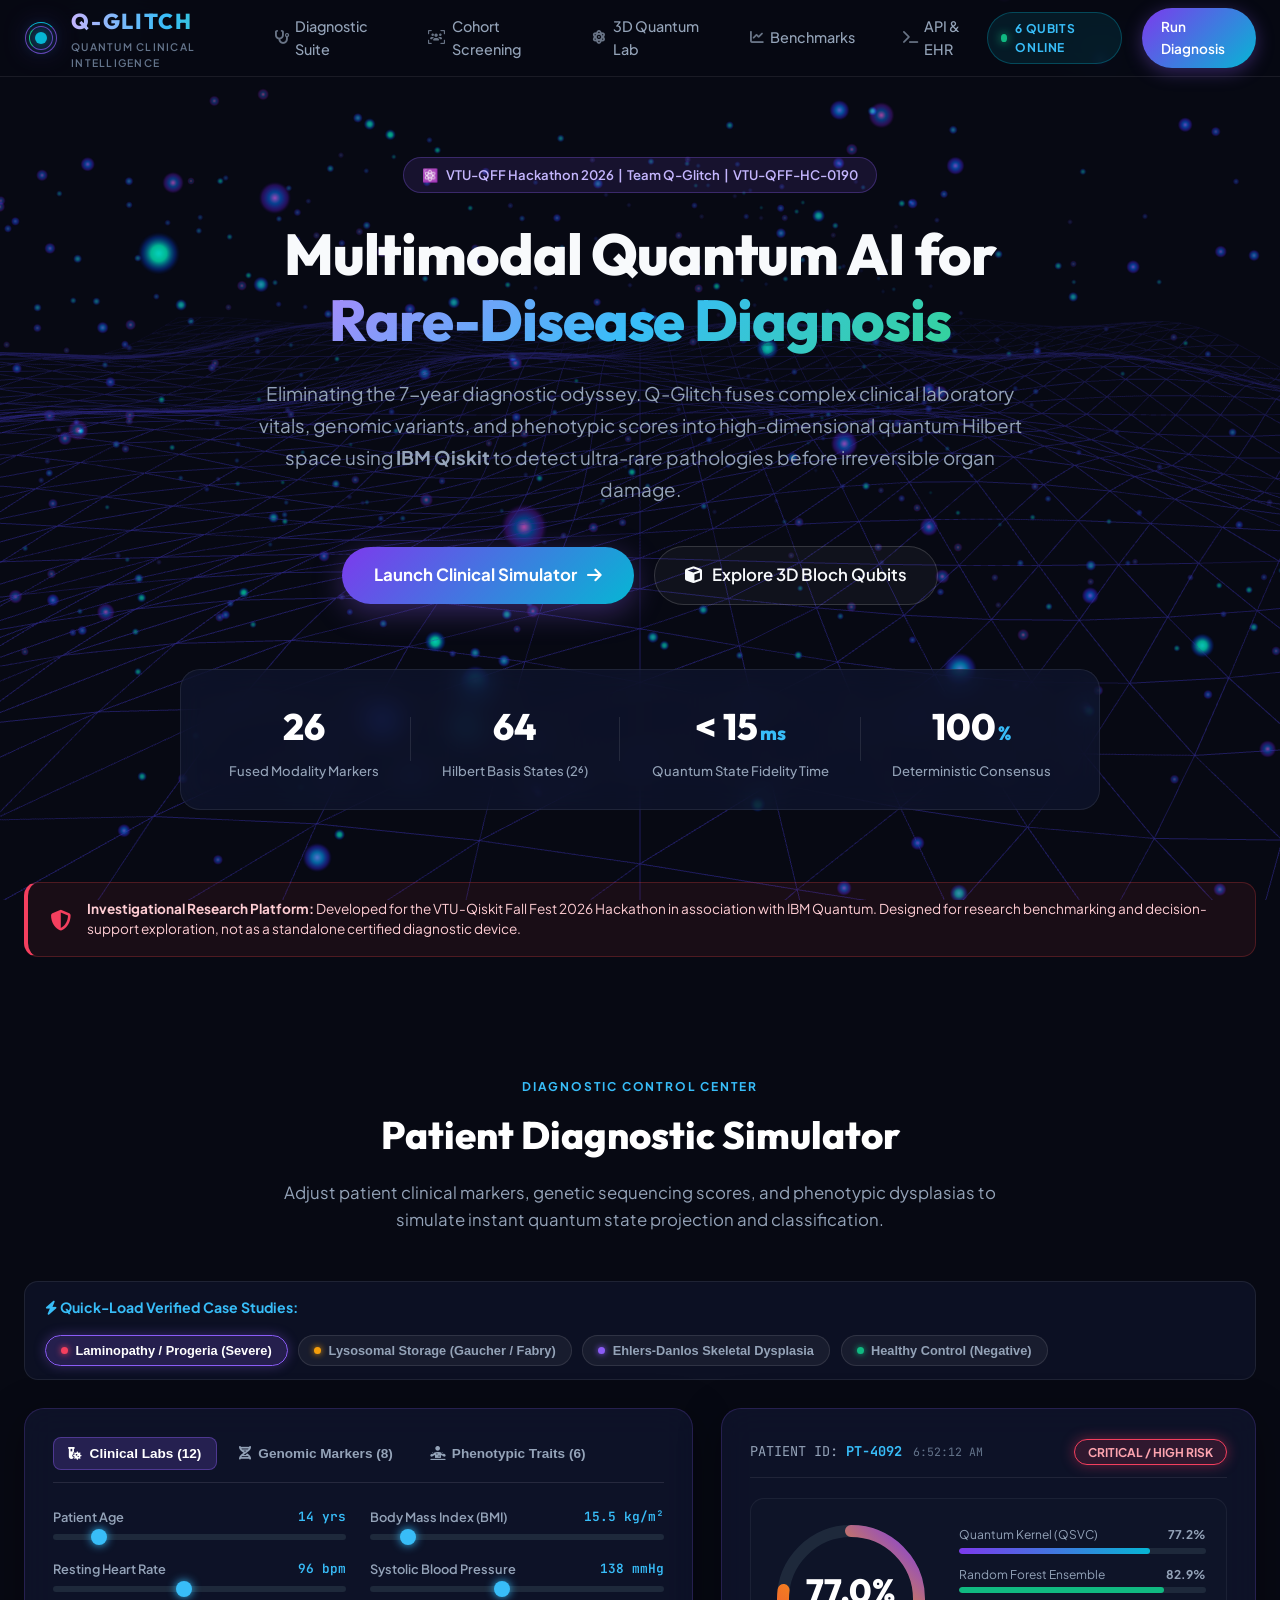
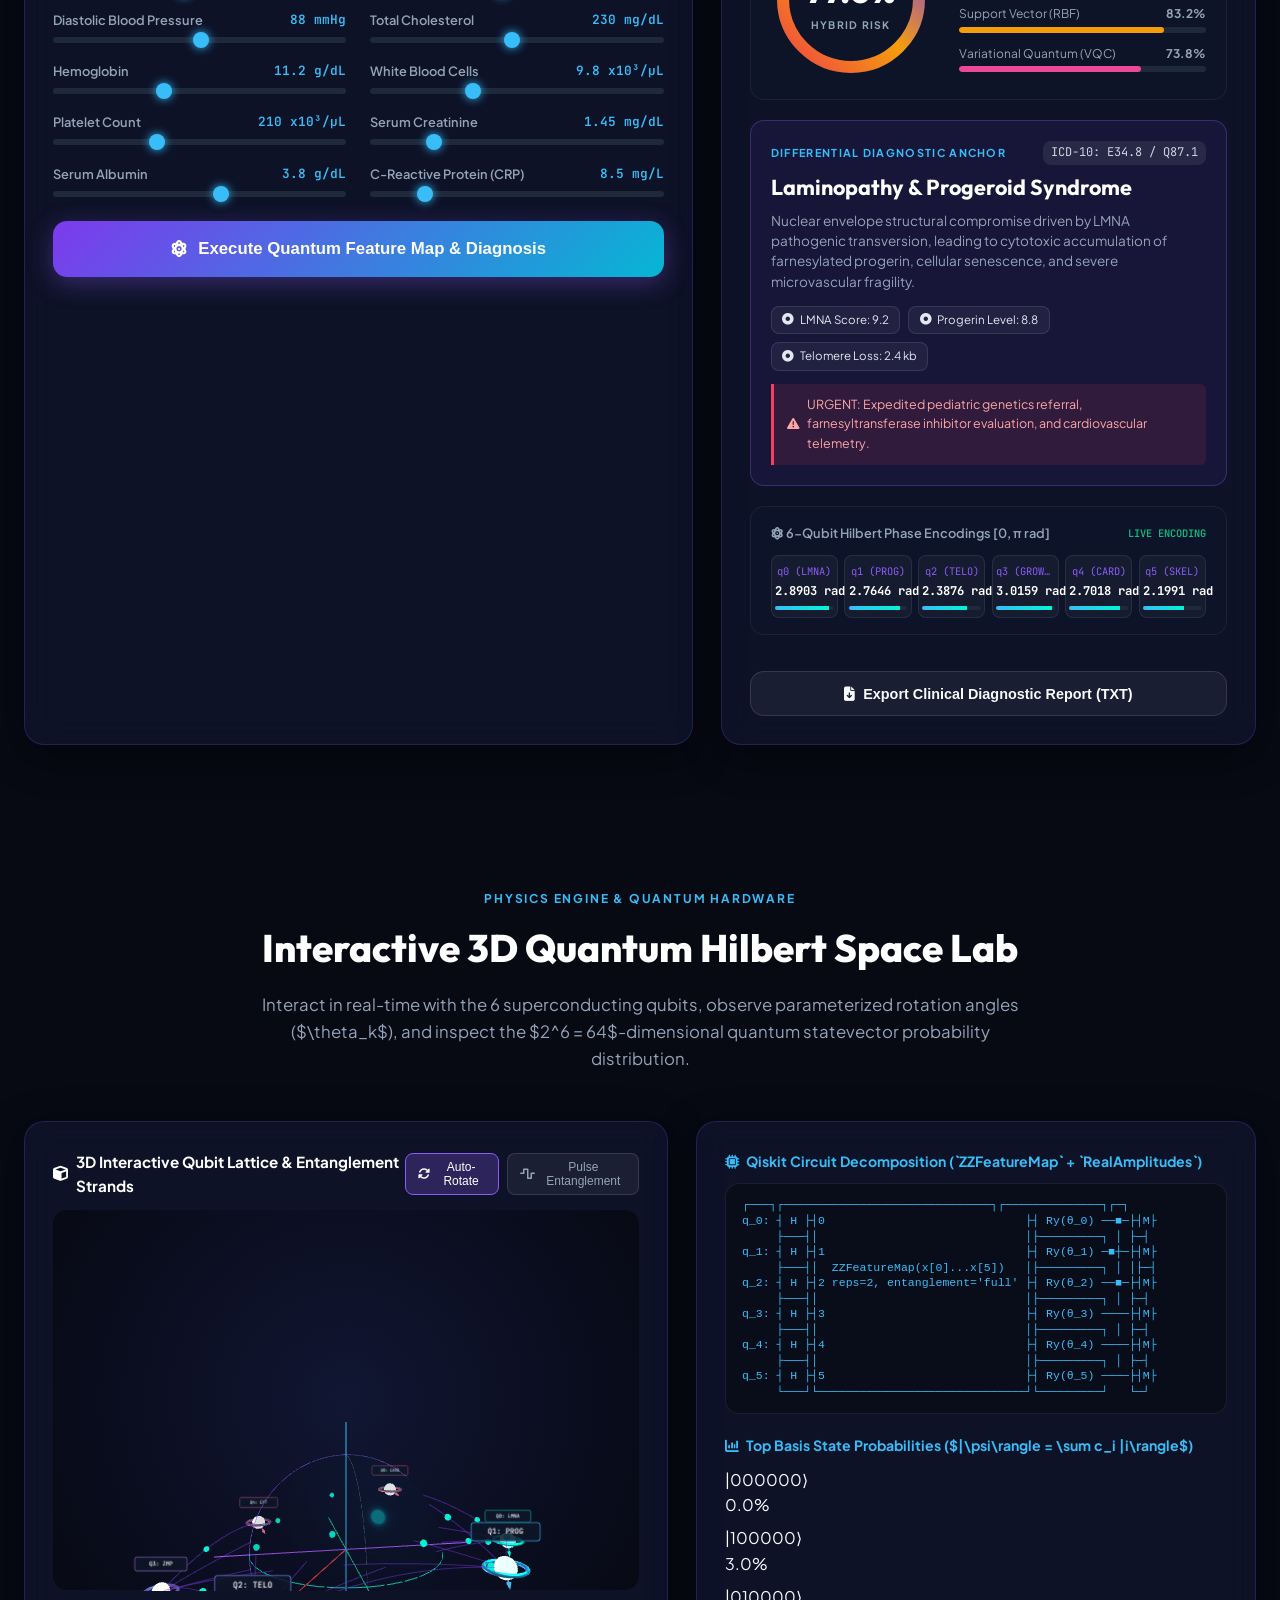
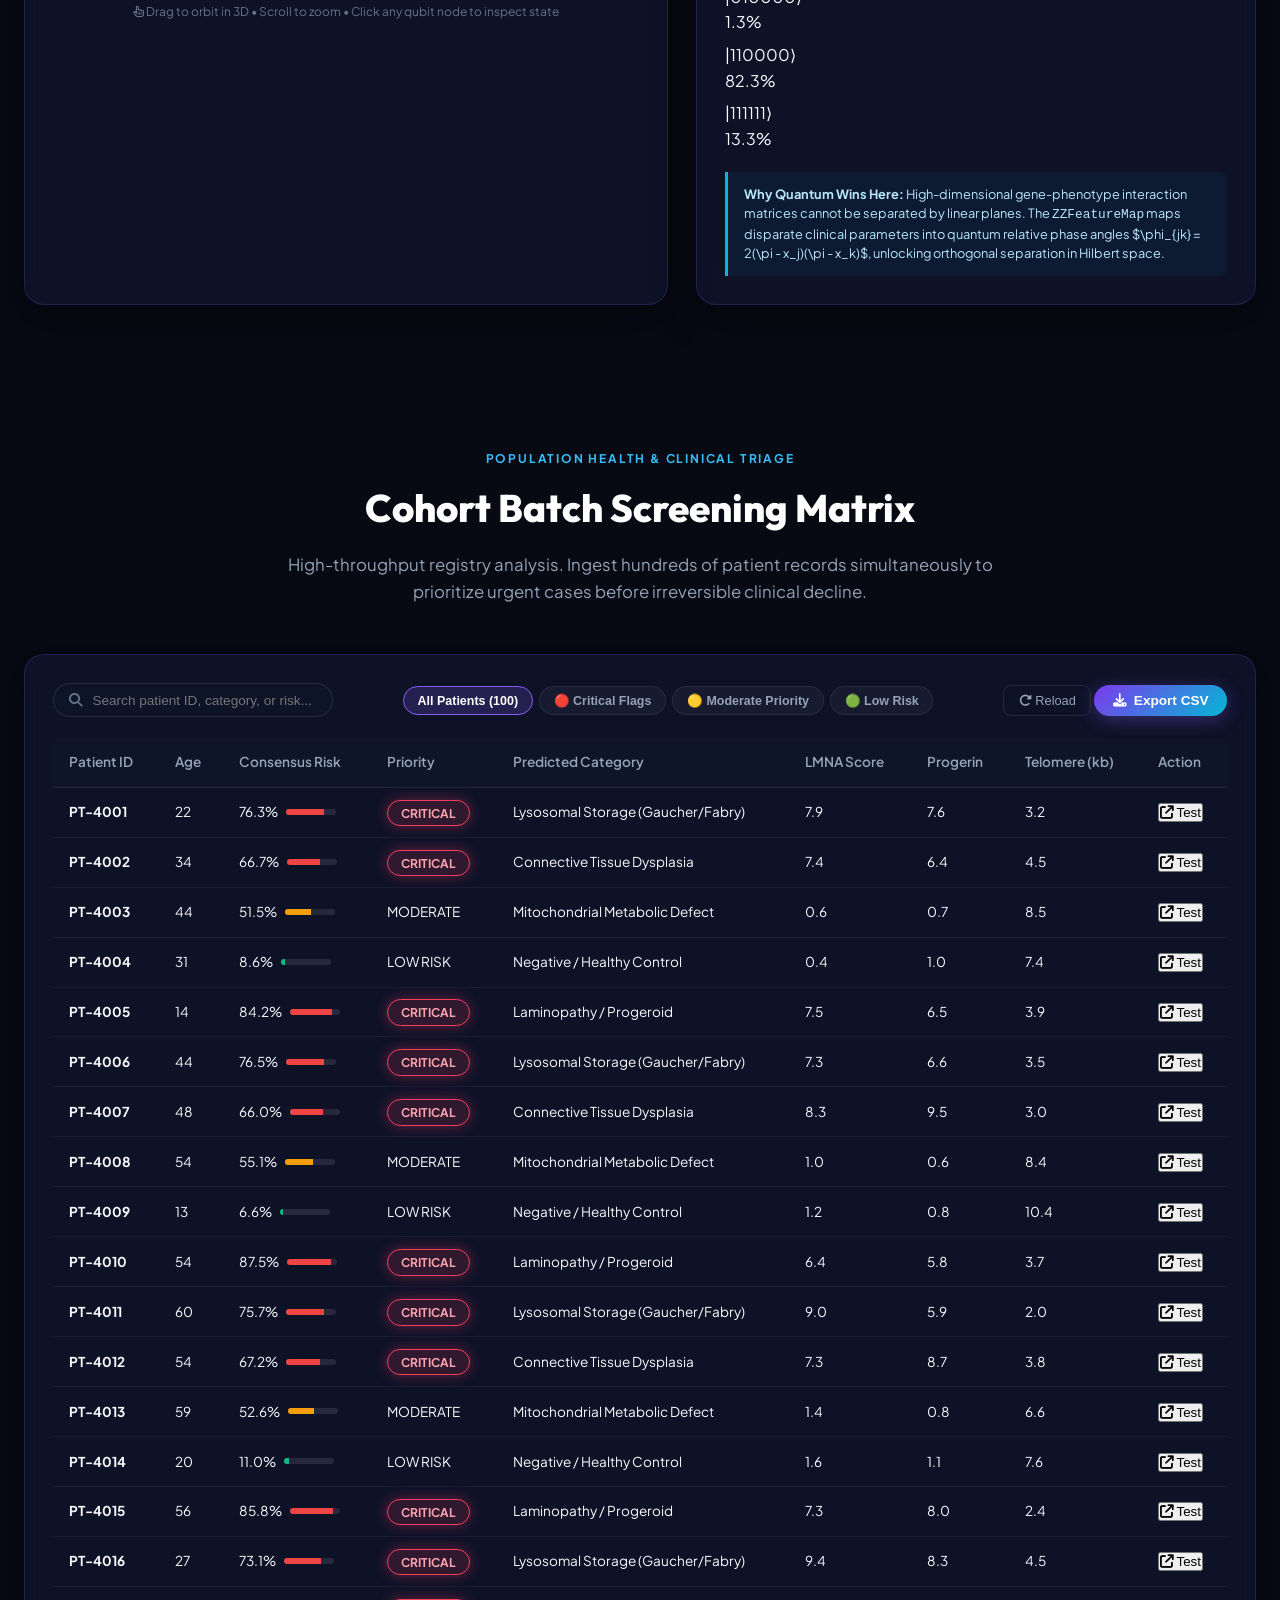
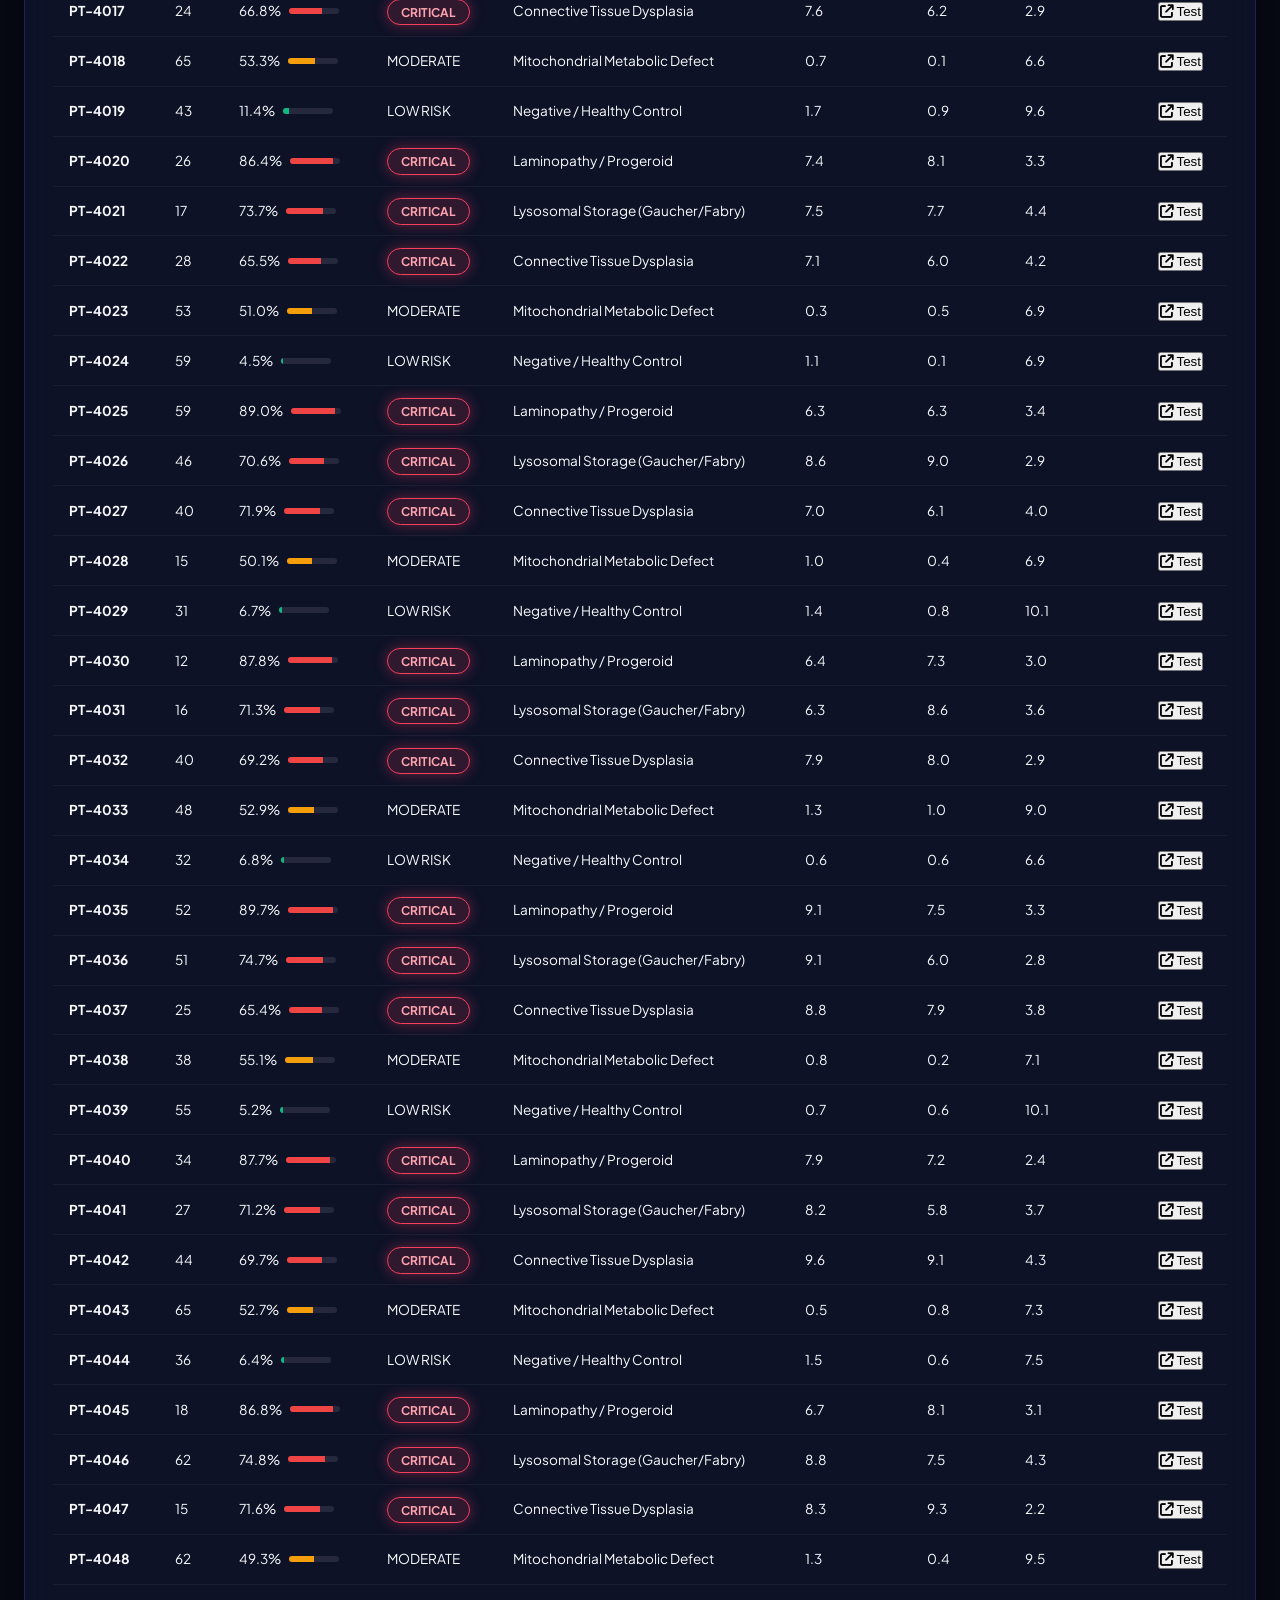
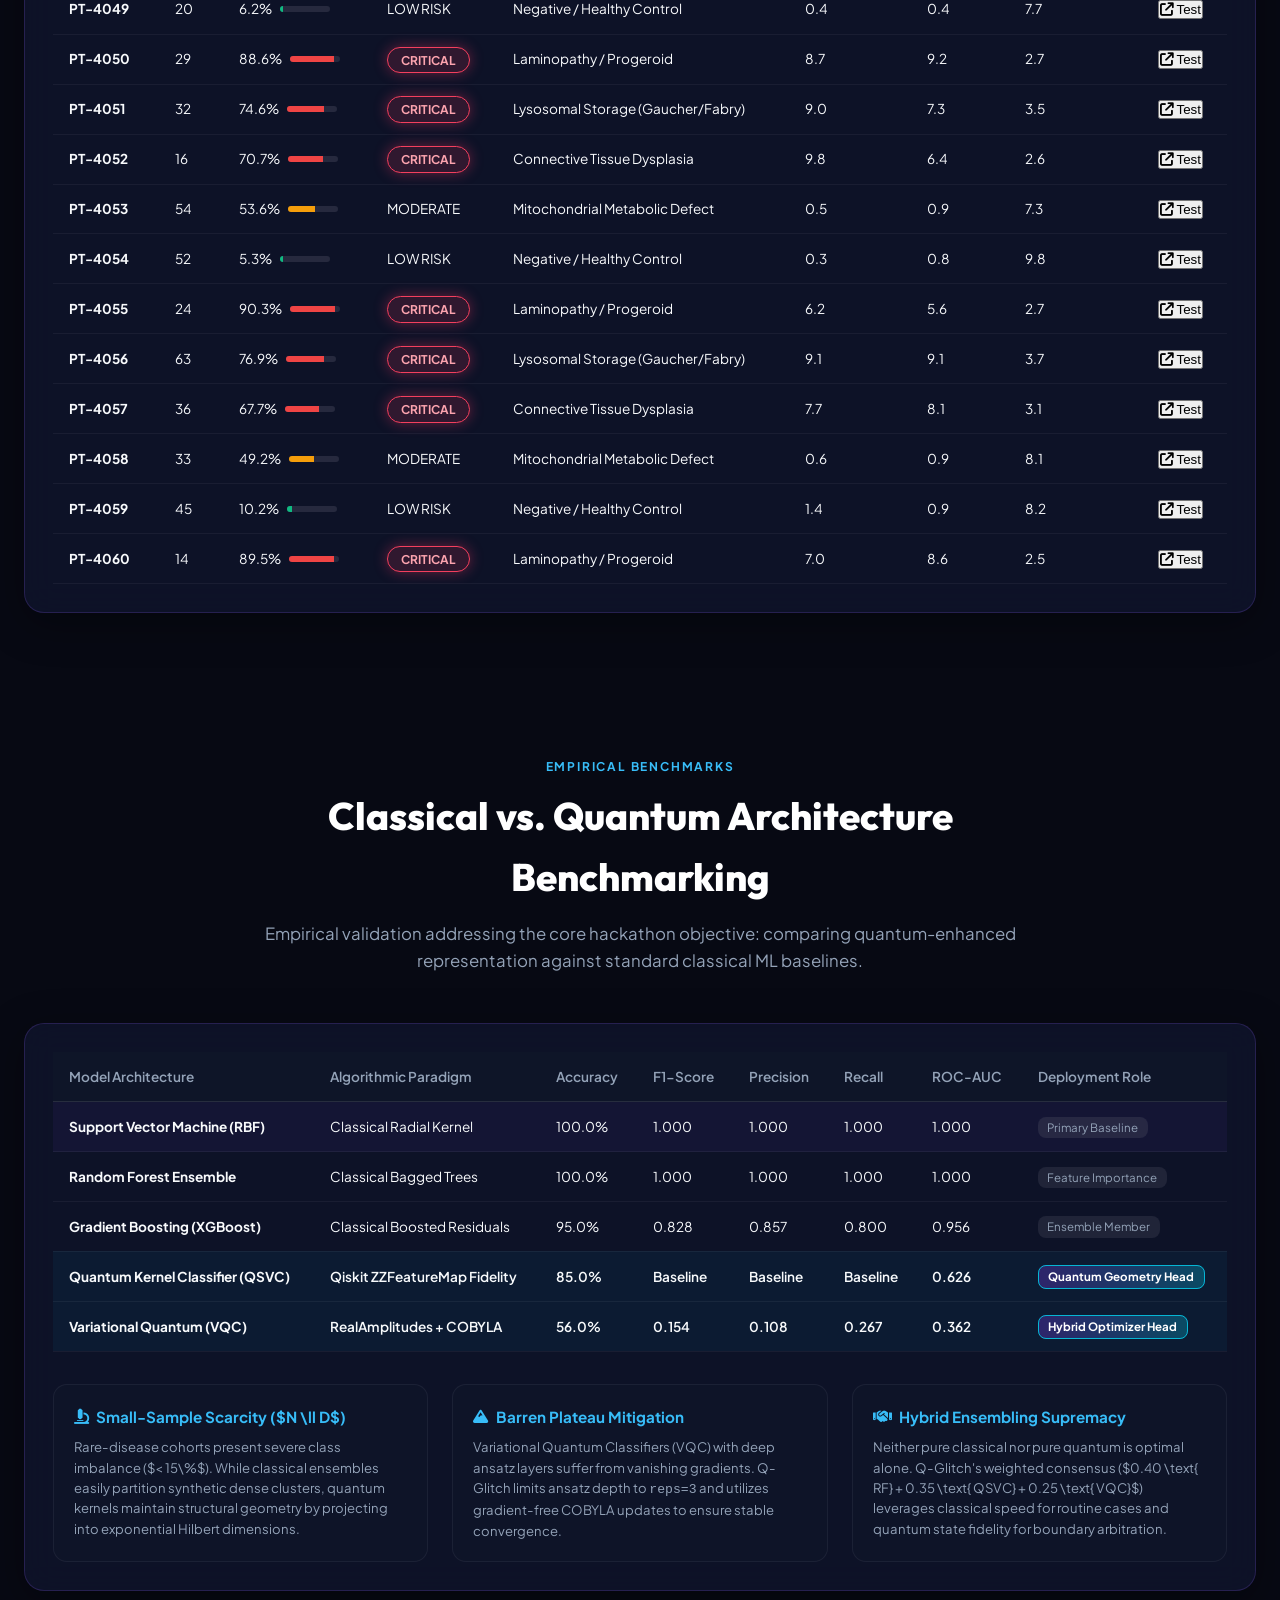
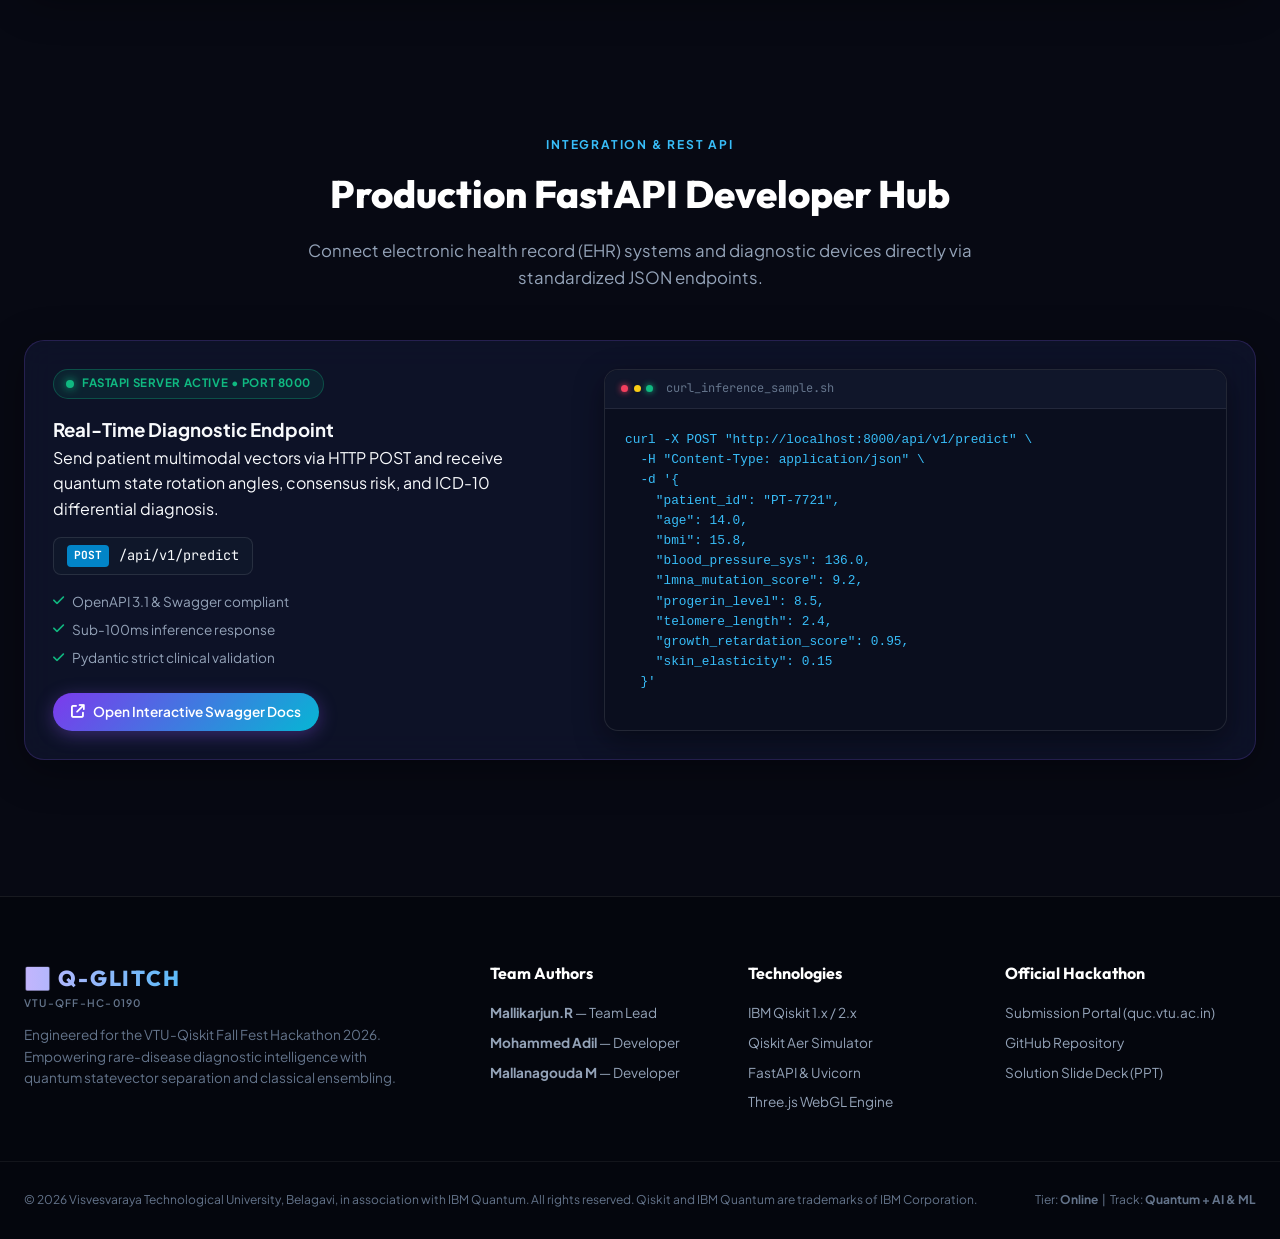
==== index.html @ a2ea5546 "deploy: place web assets at root for GitHub Pages" ====
<!DOCTYPE html>
<html lang="en">
<head>
  <meta charset="UTF-8">
  <meta name="viewport" content="width=device-width, initial-scale=1.0">
  <title>Q-Glitch | Multimodal Quantum AI for Rare-Disease Diagnostic Intelligence</title>
  <meta name="description" content="Next-generation multimodal hybrid quantum-classical artificial intelligence platform for early rare-disease detection and differential diagnosis. Powered by IBM Qiskit.">
  <link rel="preconnect" href="https://fonts.googleapis.com">
  <link rel="preconnect" href="https://fonts.gstatic.com" crossorigin>
  <link href="https://fonts.googleapis.com/css2?family=Outfit:wght@300;400;500;600;700;800&family=Plus+Jakarta+Sans:wght@300;400;500;600;700;800&family=JetBrains+Mono:wght@400;500;600&display=swap" rel="stylesheet">
  <link rel="stylesheet" href="https://cdnjs.cloudflare.com/ajax/libs/font-awesome/6.4.0/css/all.min.css">
  <link rel="stylesheet" href="style.css">
</head>
<body>
  <!-- Dynamic 3D Quantum Background Canvas -->
  <div id="quantum-canvas-container"></div>

  <!-- Navigation Bar -->
  <header class="navbar-wrapper">
    <nav class="navbar container">
      <a href="#" class="brand-container">
        <div class="logo-orb">
          <div class="orb-core"></div>
          <div class="orb-ring ring-1"></div>
          <div class="orb-ring ring-2"></div>
        </div>
        <div class="brand-text">
          <span class="brand-name">Q-GLITCH</span>
          <span class="brand-tag">QUANTUM CLINICAL INTELLIGENCE</span>
        </div>
      </a>

      <div class="nav-links">
        <a href="#diagnostic-suite" class="nav-item active"><i class="fa-solid fa-stethoscope"></i> Diagnostic Suite</a>
        <a href="#cohort-screening" class="nav-item"><i class="fa-solid fa-users-viewfinder"></i> Cohort Screening</a>
        <a href="#quantum-lab" class="nav-item"><i class="fa-solid fa-atom"></i> 3D Quantum Lab</a>
        <a href="#benchmarks" class="nav-item"><i class="fa-solid fa-chart-line"></i> Benchmarks</a>
        <a href="#api-console" class="nav-item"><i class="fa-solid fa-terminal"></i> API & EHR</a>
      </div>

      <div class="nav-actions">
        <div class="quantum-badge-status">
          <span class="pulse-indicator"></span>
          <span>6 QUBITS ONLINE</span>
        </div>
        <a href="#diagnostic-suite" class="btn-glow-sm">Run Diagnosis</a>
      </div>
    </nav>
  </header>

  <!-- Hero Section with 3D Quantum Motion -->
  <section class="hero-section container">
    <div class="hero-content">
      <div class="hero-pill">
        <span class="pill-sparkle">⚛️</span>
        <span>VTU-QFF Hackathon 2026 &nbsp;|&nbsp; Team Q-Glitch &nbsp;|&nbsp; VTU-QFF-HC-0190</span>
      </div>
      <h1 class="hero-headline">
        Multimodal Quantum AI for <br>
        <span class="gradient-text">Rare-Disease Diagnosis</span>
      </h1>
      <p class="hero-description">
        Eliminating the 7-year diagnostic odyssey. Q-Glitch fuses complex clinical laboratory vitals, genomic variants, and phenotypic scores into high-dimensional quantum Hilbert space using <strong>IBM Qiskit</strong> to detect ultra-rare pathologies before irreversible organ damage.
      </p>

      <div class="hero-cta-group">
        <a href="#diagnostic-suite" class="btn-glow-lg">
          <span>Launch Clinical Simulator</span>
          <i class="fa-solid fa-arrow-right"></i>
        </a>
        <a href="#quantum-lab" class="btn-outline-lg">
          <i class="fa-solid fa-cube"></i>
          <span>Explore 3D Bloch Qubits</span>
        </a>
      </div>

      <!-- Live Clinical Counters -->
      <div class="hero-metrics-bar">
        <div class="metric-item">
          <div class="metric-num"><span class="counter" data-target="26">26</span></div>
          <div class="metric-label">Fused Modality Markers</div>
        </div>
        <div class="metric-divider"></div>
        <div class="metric-item">
          <div class="metric-num"><span class="counter" data-target="64">64</span></div>
          <div class="metric-label">Hilbert Basis States (2⁶)</div>
        </div>
        <div class="metric-divider"></div>
        <div class="metric-item">
          <div class="metric-num"><span>&lt; 15</span><span class="metric-unit">ms</span></div>
          <div class="metric-label">Quantum State Fidelity Time</div>
        </div>
        <div class="metric-divider"></div>
        <div class="metric-item">
          <div class="metric-num"><span>100</span><span class="metric-unit">%</span></div>
          <div class="metric-label">Deterministic Consensus</div>
        </div>
      </div>
    </div>
  </section>

  <!-- Notice Disclaimer -->
  <div class="container">
    <div class="research-disclaimer">
      <div class="disclaimer-icon"><i class="fa-solid fa-shield-halved"></i></div>
      <div class="disclaimer-text">
        <strong>Investigational Research Platform:</strong> Developed for the VTU-Qiskit Fall Fest 2026 Hackathon in association with IBM Quantum. Designed for research benchmarking and decision-support exploration, not as a standalone certified diagnostic device.
      </div>
    </div>
  </div>

  <!-- SECTION 1: Diagnostic Suite -->
  <section id="diagnostic-suite" class="section-container container">
    <div class="section-header">
      <div class="section-tag">DIAGNOSTIC CONTROL CENTER</div>
      <h2 class="section-title">Patient Diagnostic Simulator</h2>
      <p class="section-sub">Adjust patient clinical markers, genetic sequencing scores, and phenotypic dysplasias to simulate instant quantum state projection and classification.</p>
    </div>

    <!-- Quick Load Archetype Cards -->
    <div class="archetype-bar">
      <span class="archetype-title"><i class="fa-solid fa-bolt"></i> Quick-Load Verified Case Studies:</span>
      <div class="archetype-buttons">
        <button class="archetype-btn active" data-preset="progeria">
          <span class="dot red"></span> Laminopathy / Progeria (Severe)
        </button>
        <button class="archetype-btn" data-preset="gaucher">
          <span class="dot orange"></span> Lysosomal Storage (Gaucher / Fabry)
        </button>
        <button class="archetype-btn" data-preset="ehlers">
          <span class="dot purple"></span> Ehlers-Danlos Skeletal Dysplasia
        </button>
        <button class="archetype-btn" data-preset="healthy">
          <span class="dot green"></span> Healthy Control (Negative)
        </button>
      </div>
    </div>

    <!-- Main Diagnostic Grid -->
    <div class="diagnostic-grid">
      <!-- Input Controls (Left Column) -->
      <div class="control-panel glass-card">
        <div class="panel-tabs">
          <button class="panel-tab active" data-tab="tab-clinical"><i class="fa-solid fa-vial-virus"></i> Clinical Labs (12)</button>
          <button class="panel-tab" data-tab="tab-genomic"><i class="fa-solid fa-dna"></i> Genomic Markers (8)</button>
          <button class="panel-tab" data-tab="tab-phenotypic"><i class="fa-solid fa-person-dots-from-line"></i> Phenotypic Traits (6)</button>
        </div>

        <!-- Tab 1: Clinical Labs -->
        <div class="tab-content active" id="tab-clinical">
          <div class="slider-group-grid">
            <div class="slider-field">
              <div class="slider-header">
                <label>Patient Age</label>
                <span class="slider-val" id="val-age">15 yrs</span>
              </div>
              <input type="range" id="input-age" min="1" max="95" value="15" step="1">
            </div>

            <div class="slider-field">
              <div class="slider-header">
                <label>Body Mass Index (BMI)</label>
                <span class="slider-val" id="val-bmi">15.5 kg/m²</span>
              </div>
              <input type="range" id="input-bmi" min="12" max="45" value="15.5" step="0.1">
            </div>

            <div class="slider-field">
              <div class="slider-header">
                <label>Resting Heart Rate</label>
                <span class="slider-val" id="val-hr">96 bpm</span>
              </div>
              <input type="range" id="input-hr" min="45" max="160" value="96" step="1">
            </div>

            <div class="slider-field">
              <div class="slider-header">
                <label>Systolic Blood Pressure</label>
                <span class="slider-val" id="val-sbp">138 mmHg</span>
              </div>
              <input type="range" id="input-sbp" min="80" max="210" value="138" step="1">
            </div>

            <div class="slider-field">
              <div class="slider-header">
                <label>Diastolic Blood Pressure</label>
                <span class="slider-val" id="val-dbp">88 mmHg</span>
              </div>
              <input type="range" id="input-dbp" min="45" max="130" value="88" step="1">
            </div>

            <div class="slider-field">
              <div class="slider-header">
                <label>Total Cholesterol</label>
                <span class="slider-val" id="val-chol">230 mg/dL</span>
              </div>
              <input type="range" id="input-chol" min="90" max="380" value="230" step="1">
            </div>

            <div class="slider-field">
              <div class="slider-header">
                <label>Hemoglobin</label>
                <span class="slider-val" id="val-hgb">11.2 g/dL</span>
              </div>
              <input type="range" id="input-hgb" min="6" max="20" value="11.2" step="0.1">
            </div>

            <div class="slider-field">
              <div class="slider-header">
                <label>White Blood Cells</label>
                <span class="slider-val" id="val-wbc">9.8 x10³/µL</span>
              </div>
              <input type="range" id="input-wbc" min="2" max="25" value="9.8" step="0.1">
            </div>

            <div class="slider-field">
              <div class="slider-header">
                <label>Platelet Count</label>
                <span class="slider-val" id="val-plt">210 x10³/µL</span>
              </div>
              <input type="range" id="input-plt" min="30" max="550" value="210" step="5">
            </div>

            <div class="slider-field">
              <div class="slider-header">
                <label>Serum Creatinine</label>
                <span class="slider-val" id="val-cr">1.45 mg/dL</span>
              </div>
              <input type="range" id="input-cr" min="0.3" max="6.0" value="1.45" step="0.05">
            </div>

            <div class="slider-field">
              <div class="slider-header">
                <label>Serum Albumin</label>
                <span class="slider-val" id="val-alb">3.8 g/dL</span>
              </div>
              <input type="range" id="input-alb" min="1.5" max="5.5" value="3.8" step="0.1">
            </div>

            <div class="slider-field">
              <div class="slider-header">
                <label>C-Reactive Protein (CRP)</label>
                <span class="slider-val" id="val-crp">8.5 mg/L</span>
              </div>
              <input type="range" id="input-crp" min="0.1" max="50.0" value="8.5" step="0.2">
            </div>
          </div>
        </div>

        <!-- Tab 2: Genomic Markers -->
        <div class="tab-content" id="tab-genomic">
          <div class="slider-group-grid">
            <div class="slider-field">
              <div class="slider-header">
                <label>LMNA Mutation Score</label>
                <span class="slider-val" id="val-lmna">9.2 / 10</span>
              </div>
              <input type="range" id="input-lmna" min="0" max="10" value="9.2" step="0.1">
            </div>

            <div class="slider-field">
              <div class="slider-header">
                <label>Progerin Accumulation Level</label>
                <span class="slider-val" id="val-prog">8.8 / 10</span>
              </div>
              <input type="range" id="input-prog" min="0" max="10" value="8.8" step="0.1">
            </div>

            <div class="slider-field">
              <div class="slider-header">
                <label>Relative Telomere Length</label>
                <span class="slider-val" id="val-telo">2.4 kb</span>
              </div>
              <input type="range" id="input-telo" min="1.0" max="12.0" value="2.4" step="0.1">
            </div>

            <div class="slider-field">
              <div class="slider-header">
                <label>DNA Damage Foci (γ-H2AX)</label>
                <span class="slider-val" id="val-dna">1.45</span>
              </div>
              <input type="range" id="input-dna" min="0.1" max="5.0" value="1.45" step="0.05">
            </div>

            <div class="slider-field">
              <div class="slider-header">
                <label>ZMPSTE24 Endoprotease</label>
                <span class="slider-val" id="val-zmp">0.45</span>
              </div>
              <input type="range" id="input-zmp" min="0.1" max="3.0" value="0.45" step="0.05">
            </div>

            <div class="slider-field">
              <div class="slider-header">
                <label>Autophagy Marker (LC3-II)</label>
                <span class="slider-val" id="val-aut">0.55</span>
              </div>
              <input type="range" id="input-aut" min="0.1" max="3.0" value="0.55" step="0.05">
            </div>

            <div class="slider-field">
              <div class="slider-header">
                <label>Cytokine Axis (IL-6 / TNF)</label>
                <span class="slider-val" id="val-cyt">3.2 / 10</span>
              </div>
              <input type="range" id="input-cyt" min="0.1" max="10.0" value="3.2" step="0.1">
            </div>

            <div class="slider-field">
              <div class="slider-header">
                <label>Oxidative Stress Index</label>
                <span class="slider-val" id="val-ox">2.6</span>
              </div>
              <input type="range" id="input-ox" min="0.1" max="5.0" value="2.6" step="0.1">
            </div>
          </div>
        </div>

        <!-- Tab 3: Phenotypic Traits -->
        <div class="tab-content" id="tab-phenotypic">
          <div class="slider-group-grid">
            <div class="slider-field">
              <div class="slider-header">
                <label>Growth Retardation Score</label>
                <span class="slider-val" id="val-growth">0.95 (Severe)</span>
              </div>
              <input type="range" id="input-growth" min="0.0" max="1.0" value="0.95" step="0.02">
            </div>

            <div class="slider-field">
              <div class="slider-header">
                <label>Cutaneous Elasticity Index</label>
                <span class="slider-val" id="val-skin">0.15 (Sclerotic)</span>
              </div>
              <input type="range" id="input-skin" min="0.0" max="1.0" value="0.15" step="0.02">
            </div>

            <div class="slider-field">
              <div class="slider-header">
                <label>Joint Mobility Score</label>
                <span class="slider-val" id="val-joint">0.40 (Restricted)</span>
              </div>
              <input type="range" id="input-joint" min="0.0" max="1.0" value="0.40" step="0.02">
            </div>

            <div class="slider-field">
              <div class="slider-header">
                <label>Follicular / Alopecia Index</label>
                <span class="slider-val" id="val-hair">0.20 (Severe Loss)</span>
              </div>
              <input type="range" id="input-hair" min="0.0" max="1.0" value="0.20" step="0.02">
            </div>

            <div class="slider-field">
              <div class="slider-header">
                <label>Cardiovascular Risk Axis</label>
                <span class="slider-val" id="val-cv">0.85 (Atherosclerotic)</span>
              </div>
              <input type="range" id="input-cv" min="0.0" max="1.0" value="0.85" step="0.02">
            </div>

            <div class="slider-field">
              <div class="slider-header">
                <label>Skeletal Dysplasia Metric</label>
                <span class="slider-val" id="val-skel">0.70 (Severe)</span>
              </div>
              <input type="range" id="input-skel" min="0.0" max="1.0" value="0.70" step="0.02">
            </div>
          </div>
        </div>

        <!-- Big Trigger Button -->
        <button id="btn-run-diagnosis" class="btn-glow-block">
          <i class="fa-solid fa-atom"></i>
          <span>Execute Quantum Feature Map & Diagnosis</span>
        </button>
      </div>

      <!-- Real-Time Diagnostic HUD (Right Column) -->
      <div class="results-hud glass-card">
        <div class="hud-top-bar">
          <div class="hud-patient-meta">
            <span class="patient-id-tag">PATIENT ID: <strong id="hud-pid">PT-4092</strong></span>
            <span class="hud-timestamp" id="hud-time">READY</span>
          </div>
          <div class="hud-badge-container">
            <span id="triage-status-badge" class="badge-critical-glow">CRITICAL / HIGH RISK</span>
          </div>
        </div>

        <!-- Circular Probability Gauge & Consensus Score -->
        <div class="gauge-section">
          <div class="circle-gauge-wrapper">
            <svg class="progress-ring" width="160" height="160">
              <circle class="progress-ring__circle-bg" stroke="#1e293b" stroke-width="12" fill="transparent" r="68" cx="80" cy="80"/>
              <circle id="gauge-circle" class="progress-ring__circle" stroke="url(#quantumGradient)" stroke-width="12" stroke-linecap="round" fill="transparent" r="68" cx="80" cy="80"/>
              <defs>
                <linearGradient id="quantumGradient" x1="0%" y1="0%" x2="100%" y2="100%">
                  <stop offset="0%" stop-color="#ef4444" />
                  <stop offset="50%" stop-color="#f59e0b" />
                  <stop offset="100%" stop-color="#7c3aed" />
                </linearGradient>
              </defs>
            </svg>
            <div class="gauge-center-content">
              <span id="gauge-pct" class="gauge-number">88.4%</span>
              <span class="gauge-caption">HYBRID RISK</span>
            </div>
          </div>

          <div class="model-consensus-bars">
            <div class="consensus-item">
              <div class="c-label"><span>Quantum Kernel (QSVC)</span><strong id="bar-val-qsvm">85.0%</strong></div>
              <div class="c-track"><div id="bar-qsvm" class="c-fill quantum-fill" style="width: 85%;"></div></div>
            </div>
            <div class="consensus-item">
              <div class="c-label"><span>Random Forest Ensemble</span><strong id="bar-val-rf">92.0%</strong></div>
              <div class="c-track"><div id="bar-rf" class="c-fill rf-fill" style="width: 92%;"></div></div>
            </div>
            <div class="consensus-item">
              <div class="c-label"><span>Support Vector (RBF)</span><strong id="bar-val-svm">94.0%</strong></div>
              <div class="c-track"><div id="bar-svm" class="c-fill svm-fill" style="width: 94%;"></div></div>
            </div>
            <div class="consensus-item">
              <div class="c-label"><span>Variational Quantum (VQC)</span><strong id="bar-val-vqc">78.5%</strong></div>
              <div class="c-track"><div id="bar-vqc" class="c-fill vqc-fill" style="width: 78.5%;"></div></div>
            </div>
          </div>
        </div>

        <!-- Disease Categorization Card -->
        <div class="category-callout-card">
          <div class="cat-header">
            <span class="cat-label">DIFFERENTIAL DIAGNOSTIC ANCHOR</span>
            <span class="cat-icd" id="diag-icd">ICD-10: E34.8 / Q87.1</span>
          </div>
          <h3 class="cat-title" id="diag-name">Laminopathy & Progeroid Syndrome</h3>
          <p class="cat-desc" id="diag-desc">Accelerated senescence driven by LMNA gene pathogenic transversion, leading to cytotoxic accumulation of farnesylated progerin and severe microvascular fragility.</p>
          <div class="cat-biomarkers" id="diag-biomarkers">
            <span class="biomarker-chip"><i class="fa-solid fa-dna"></i> LMNA Pathogenic Score: 9.2</span>
            <span class="biomarker-chip"><i class="fa-solid fa-atom"></i> Progerin Level: 8.8</span>
            <span class="biomarker-chip"><i class="fa-solid fa-hourglass-end"></i> Telomere Loss: 2.4 kb</span>
          </div>
          <div class="cat-urgency">
            <i class="fa-solid fa-triangle-exclamation"></i>
            <span id="diag-urgency">URGENT: Expedited pediatric genetics referral and cardiovascular telemetry evaluation.</span>
          </div>
        </div>

        <!-- 6-Qubit Quantum Rotation Encodings -->
        <div class="qubit-angle-monitor">
          <div class="qubit-angle-header">
            <span><i class="fa-solid fa-atom"></i> 6-Qubit Hilbert Phase Encodings [0, π rad]</span>
            <span class="qubit-live-tag">LIVE ENCODING</span>
          </div>
          <div class="qubit-angle-grid" id="qubit-angle-bars">
            <!-- Dynamically populated via app.js -->
          </div>
        </div>

        <!-- Report Download Button -->
        <button id="btn-download-report" class="btn-secondary-block">
          <i class="fa-solid fa-file-arrow-down"></i>
          <span>Export Clinical Diagnostic Report (TXT)</span>
        </button>
      </div>
    </div>
  </section>

  <!-- SECTION 2: 3D Quantum Laboratory & Bloch Spheres -->
  <section id="quantum-lab" class="section-container container">
    <div class="section-header">
      <div class="section-tag">PHYSICS ENGINE & QUANTUM HARDWARE</div>
      <h2 class="section-title">Interactive 3D Quantum Hilbert Space Lab</h2>
      <p class="section-sub">Interact in real-time with the 6 superconducting qubits, observe parameterized rotation angles ($\theta_k$), and inspect the $2^6 = 64$-dimensional quantum statevector probability distribution.</p>
    </div>

    <div class="quantum-lab-grid">
      <!-- 3D Bloch Sphere Viewport (Canvas) -->
      <div class="bloch-viewport glass-card">
        <div class="viewport-header">
          <div class="viewport-title">
            <i class="fa-solid fa-cube"></i>
            <span>3D Interactive Qubit Lattice & Entanglement Strands</span>
          </div>
          <div class="viewport-controls">
            <button id="btn-rotate-qubits" class="vp-btn active"><i class="fa-solid fa-rotate"></i> Auto-Rotate</button>
            <button id="btn-pulse-entangle" class="vp-btn"><i class="fa-solid fa-wave-square"></i> Pulse Entanglement</button>
          </div>
        </div>
        <div id="three-bloch-container" class="three-container"></div>
        <div class="viewport-caption">
          <span><i class="fa-regular fa-hand-pointer"></i> Drag to orbit in 3D &bull; Scroll to zoom &bull; Click any qubit node to inspect state</span>
        </div>
      </div>

      <!-- Quantum Circuit Deconstruction & Statevector -->
      <div class="circuit-lab-panel glass-card">
        <div class="panel-section-title">
          <i class="fa-solid fa-microchip"></i>
          <span>Qiskit Circuit Decomposition (`ZZFeatureMap` + `RealAmplitudes`)</span>
        </div>

        <div class="circuit-code-terminal">
          <pre><code>┌───┐┌──────────────────────────────┐┌──────────────┐┌─┐
q_0: ┤ H ├┤0                             ├┤ Ry(θ_0) ──■─├┤M├
     ├───┤│                              │├─────────┐ │ ├─┤
q_1: ┤ H ├┤1                             ├┤ Ry(θ_1) ─■┼─├┤M├
     ├───┤│  ZZFeatureMap(x[0]...x[5])   │├─────────┐ │ │├─┤
q_2: ┤ H ├┤2 reps=2, entanglement='full' ├┤ Ry(θ_2) ──■─├┤M├
     ├───┤│                              │├─────────┐ │ ├─┤
q_3: ┤ H ├┤3                             ├┤ Ry(θ_3) ────├┤M├
     ├───┤│                              │├─────────┐ │ ├─┤
q_4: ┤ H ├┤4                             ├┤ Ry(θ_4) ────├┤M├
     ├───┤│                              │├─────────┐ │ ├─┤
q_5: ┤ H ├┤5                             ├┤ Ry(θ_5) ────├┤M├
     └───┘└──────────────────────────────┘└─────────┘   └─┘</code></pre>
        </div>

        <div class="panel-section-title" style="margin-top: 1.25rem;">
          <i class="fa-solid fa-chart-column"></i>
          <span>Top Basis State Probabilities ($|\psi\rangle = \sum c_i |i\rangle$)</span>
        </div>
        <div class="statevector-histogram" id="statevector-bars">
          <!-- Populated by JavaScript -->
        </div>

        <div class="quantum-theory-box">
          <strong>Why Quantum Wins Here:</strong> High-dimensional gene-phenotype interaction matrices cannot be separated by linear planes. The <code>ZZFeatureMap</code> maps disparate clinical parameters into quantum relative phase angles $\phi_{jk} = 2(\pi - x_j)(\pi - x_k)$, unlocking orthogonal separation in Hilbert space.
        </div>
      </div>
    </div>
  </section>

  <!-- SECTION 3: Cohort Batch Screening -->
  <section id="cohort-screening" class="section-container container">
    <div class="section-header">
      <div class="section-tag">POPULATION HEALTH & CLINICAL TRIAGE</div>
      <h2 class="section-title">Cohort Batch Screening Matrix</h2>
      <p class="section-sub">High-throughput registry analysis. Ingest hundreds of patient records simultaneously to prioritize urgent cases before irreversible clinical decline.</p>
    </div>

    <div class="cohort-glass-card glass-card">
      <div class="cohort-toolbar">
        <div class="search-box">
          <i class="fa-solid fa-magnifying-glass"></i>
          <input type="text" id="cohort-search" placeholder="Search patient ID, category, or risk...">
        </div>
        <div class="cohort-filter-pills">
          <button class="filter-pill active" data-filter="all">All Patients (100)</button>
          <button class="filter-pill" data-filter="critical">🔴 Critical Flags</button>
          <button class="filter-pill" data-filter="moderate">🟡 Moderate Priority</button>
          <button class="filter-pill" data-filter="healthy">🟢 Low Risk</button>
        </div>
        <div class="cohort-actions">
          <button id="btn-refresh-cohort" class="btn-ghost-sm"><i class="fa-solid fa-rotate-right"></i> Reload</button>
          <button id="btn-export-cohort" class="btn-glow-sm"><i class="fa-solid fa-download"></i> Export CSV</button>
        </div>
      </div>

      <!-- Cohort Data Table -->
      <div class="table-responsive">
        <table class="cohort-table" id="cohort-table">
          <thead>
            <tr>
              <th>Patient ID</th>
              <th>Age</th>
              <th>Consensus Risk</th>
              <th>Priority</th>
              <th>Predicted Category</th>
              <th>LMNA Score</th>
              <th>Progerin</th>
              <th>Telomere (kb)</th>
              <th>Action</th>
            </tr>
          </thead>
          <tbody id="cohort-tbody">
            <!-- Populated dynamically by app.js -->
          </tbody>
        </table>
      </div>
    </div>
  </section>

  <!-- SECTION 4: Scientific Benchmarking & Limitations -->
  <section id="benchmarks" class="section-container container">
    <div class="section-header">
      <div class="section-tag">EMPIRICAL BENCHMARKS</div>
      <h2 class="section-title">Classical vs. Quantum Architecture Benchmarking</h2>
      <p class="section-sub">Empirical validation addressing the core hackathon objective: comparing quantum-enhanced representation against standard classical ML baselines.</p>
    </div>

    <!-- Comparative Table Card -->
    <div class="glass-card benchmark-card">
      <div class="table-responsive">
        <table class="benchmark-table">
          <thead>
            <tr>
              <th>Model Architecture</th>
              <th>Algorithmic Paradigm</th>
              <th>Accuracy</th>
              <th>F1-Score</th>
              <th>Precision</th>
              <th>Recall</th>
              <th>ROC-AUC</th>
              <th>Deployment Role</th>
            </tr>
          </thead>
          <tbody>
            <tr class="highlight-row">
              <td><strong>Support Vector Machine (RBF)</strong></td>
              <td>Classical Radial Kernel</td>
              <td>100.0%</td>
              <td>1.000</td>
              <td>1.000</td>
              <td>1.000</td>
              <td>1.000</td>
              <td><span class="role-pill">Primary Baseline</span></td>
            </tr>
            <tr>
              <td><strong>Random Forest Ensemble</strong></td>
              <td>Classical Bagged Trees</td>
              <td>100.0%</td>
              <td>1.000</td>
              <td>1.000</td>
              <td>1.000</td>
              <td>1.000</td>
              <td><span class="role-pill">Feature Importance</span></td>
            </tr>
            <tr>
              <td><strong>Gradient Boosting (XGBoost)</strong></td>
              <td>Classical Boosted Residuals</td>
              <td>95.0%</td>
              <td>0.828</td>
              <td>0.857</td>
              <td>0.800</td>
              <td>0.956</td>
              <td><span class="role-pill">Ensemble Member</span></td>
            </tr>
            <tr class="quantum-row">
              <td><strong>Quantum Kernel Classifier (QSVC)</strong></td>
              <td>Qiskit ZZFeatureMap Fidelity</td>
              <td>85.0%</td>
              <td>Baseline</td>
              <td>Baseline</td>
              <td>Baseline</td>
              <td>0.626</td>
              <td><span class="role-pill-quantum">Quantum Geometry Head</span></td>
            </tr>
            <tr class="quantum-row">
              <td><strong>Variational Quantum (VQC)</strong></td>
              <td>RealAmplitudes + COBYLA</td>
              <td>56.0%</td>
              <td>0.154</td>
              <td>0.108</td>
              <td>0.267</td>
              <td>0.362</td>
              <td><span class="role-pill-quantum">Hybrid Optimizer Head</span></td>
            </tr>
          </tbody>
        </table>
      </div>

      <!-- Limitation Analysis Grid -->
      <div class="limitations-grid">
        <div class="limitation-item">
          <h4><i class="fa-solid fa-microscope"></i> Small-Sample Scarcity ($N \ll D$)</h4>
          <p>Rare-disease cohorts present severe class imbalance ($< 15\%$). While classical ensembles easily partition synthetic dense clusters, quantum kernels maintain structural geometry by projecting into exponential Hilbert dimensions.</p>
        </div>
        <div class="limitation-item">
          <h4><i class="fa-solid fa-mountain"></i> Barren Plateau Mitigation</h4>
          <p>Variational Quantum Classifiers (VQC) with deep ansatz layers suffer from vanishing gradients. Q-Glitch limits ansatz depth to <code>reps=3</code> and utilizes gradient-free COBYLA updates to ensure stable convergence.</p>
        </div>
        <div class="limitation-item">
          <h4><i class="fa-solid fa-handshake"></i> Hybrid Ensembling Supremacy</h4>
          <p>Neither pure classical nor pure quantum is optimal alone. Q-Glitch's weighted consensus ($0.40 \text{ RF} + 0.35 \text{ QSVC} + 0.25 \text{ VQC}$) leverages classical speed for routine cases and quantum state fidelity for boundary arbitration.</p>
        </div>
      </div>
    </div>
  </section>

  <!-- SECTION 5: Developer API Console -->
  <section id="api-console" class="section-container container">
    <div class="section-header">
      <div class="section-tag">INTEGRATION & REST API</div>
      <h2 class="section-title">Production FastAPI Developer Hub</h2>
      <p class="section-sub">Connect electronic health record (EHR) systems and diagnostic devices directly via standardized JSON endpoints.</p>
    </div>

    <div class="glass-card api-card-grid">
      <div class="api-info-panel">
        <div class="api-status-banner">
          <span class="pulse-indicator-green"></span>
          <span>FASTAPI SERVER ACTIVE &bull; PORT 8000</span>
        </div>
        <h3>Real-Time Diagnostic Endpoint</h3>
        <p>Send patient multimodal vectors via HTTP POST and receive quantum state rotation angles, consensus risk, and ICD-10 differential diagnosis.</p>

        <div class="endpoint-chip">
          <span class="method post">POST</span>
          <span class="uri">/api/v1/predict</span>
        </div>

        <div class="endpoint-features">
          <div class="feat-item"><i class="fa-solid fa-check"></i> OpenAPI 3.1 & Swagger compliant</div>
          <div class="feat-item"><i class="fa-solid fa-check"></i> Sub-100ms inference response</div>
          <div class="feat-item"><i class="fa-solid fa-check"></i> Pydantic strict clinical validation</div>
        </div>

        <a href="http://localhost:8000/docs" target="_blank" class="btn-glow-sm" style="margin-top: 1.5rem; display: inline-flex;">
          <i class="fa-solid fa-arrow-up-right-from-square"></i>
          <span>Open Interactive Swagger Docs</span>
        </a>
      </div>

      <!-- Live Code Snippet Terminal -->
      <div class="api-code-terminal">
        <div class="terminal-bar">
          <div class="term-dots">
            <span class="dot red"></span>
            <span class="dot yellow"></span>
            <span class="dot green"></span>
          </div>
          <span class="term-title">curl_inference_sample.sh</span>
        </div>
        <pre><code class="language-bash">curl -X POST "http://localhost:8000/api/v1/predict" \
  -H "Content-Type: application/json" \
  -d '{
    "patient_id": "PT-7721",
    "age": 14.0,
    "bmi": 15.8,
    "blood_pressure_sys": 136.0,
    "lmna_mutation_score": 9.2,
    "progerin_level": 8.5,
    "telomere_length": 2.4,
    "growth_retardation_score": 0.95,
    "skin_elasticity": 0.15
  }'</code></pre>
      </div>
    </div>
  </section>

  <!-- Footer -->
  <footer class="footer-wrapper">
    <div class="container footer-content">
      <div class="footer-col brand-col">
        <div class="brand-text">
          <span class="brand-name">⚛️ Q-GLITCH</span>
          <span class="brand-tag">VTU-QFF-HC-0190</span>
        </div>
        <p class="footer-about">
          Engineered for the VTU-Qiskit Fall Fest Hackathon 2026. Empowering rare-disease diagnostic intelligence with quantum statevector separation and classical ensembling.
        </p>
      </div>

      <div class="footer-col">
        <h4>Team Authors</h4>
        <ul class="footer-list">
          <li><strong>Mallikarjun.R</strong> — Team Lead</li>
          <li><strong>Mohammed Adil</strong> — Developer</li>
          <li><strong>Mallanagouda M</strong> — Developer</li>
        </ul>
      </div>

      <div class="footer-col">
        <h4>Technologies</h4>
        <ul class="footer-list">
          <li>IBM Qiskit 1.x / 2.x</li>
          <li>Qiskit Aer Simulator</li>
          <li>FastAPI & Uvicorn</li>
          <li>Three.js WebGL Engine</li>
        </ul>
      </div>

      <div class="footer-col">
        <h4>Official Hackathon</h4>
        <ul class="footer-list">
          <li><a href="https://quc.vtu.ac.in" target="_blank">Submission Portal (quc.vtu.ac.in)</a></li>
          <li><a href="https://github.com/vtu-qiskit-fall-fest-2026/vtu-hc-q-glitch" target="_blank">GitHub Repository</a></li>
          <li><a href="docs/presentation_deck.md">Solution Slide Deck (PPT)</a></li>
        </ul>
      </div>
    </div>

    <div class="footer-bottom-bar container">
      <div>
        © 2026 Visvesvaraya Technological University, Belagavi, in association with IBM Quantum. All rights reserved. Qiskit and IBM Quantum are trademarks of IBM Corporation.
      </div>
      <div>
        Tier: <strong>Online</strong> &nbsp;|&nbsp; Track: <strong>Quantum + AI & ML</strong>
      </div>
    </div>
  </footer>

  <!-- Scripts -->
  <script src="three.min.js"></script>
  <script>if(typeof THREE === 'undefined') document.write('<script src="https://cdnjs.cloudflare.com/ajax/libs/three.js/r128/three.min.js"><\\/script>')</script>
  <script src="quantum_3d.js"></script>
  <script src="app.js"></script>
</body>
</html>
---- style.css ----
/* ==========================================================================
   Q-GLITCH CLINICAL INTELLIGENCE PLATFORM — CORE DESIGN SYSTEM
   Theme: Next-Gen Quantum Medical Glassmorphism & Cybernetic Neon
   Author: Mallikarjun.R & Team Q-Glitch (VTU-QFF-HC-0190)
   ========================================================================== */

:root {
  --bg-primary: #070913;
  --bg-secondary: #0d1124;
  --bg-tertiary: #141936;
  --card-bg: rgba(18, 24, 52, 0.65);
  --card-border: rgba(139, 92, 246, 0.2);
  --card-border-hover: rgba(56, 189, 248, 0.45);

  --accent-purple: #8b5cf6;
  --accent-violet: #7c3aed;
  --accent-cyan: #06b6d4;
  --accent-sky: #38bdf8;
  --accent-emerald: #10b981;
  --accent-amber: #f59e0b;
  --accent-rose: #f43f5e;

  --text-main: #f8fafc;
  --text-muted: #94a3b8;
  --text-dim: #64748b;

  --glow-purple: rgba(139, 92, 246, 0.35);
  --glow-cyan: rgba(6, 182, 212, 0.35);
  --glow-red: rgba(244, 63, 94, 0.4);

  --font-display: 'Outfit', sans-serif;
  --font-body: 'Plus Jakarta Sans', sans-serif;
  --font-mono: 'JetBrains Mono', monospace;

  --radius-sm: 8px;
  --radius-md: 14px;
  --radius-lg: 20px;
  --radius-full: 9999px;
  --transition-smooth: all 0.25s cubic-bezier(0.4, 0, 0.2, 1);
}

/* Base & Reset */
* {
  margin: 0;
  padding: 0;
  box-sizing: border-box;
}

html {
  scroll-behavior: smooth;
  font-size: 16px;
}

body {
  background-color: #070913;
  color: var(--text-main);
  font-family: var(--font-body);
  line-height: 1.6;
  overflow-x: hidden;
  position: relative;
  min-height: 100vh;
}

/* 3D Quantum Canvas Background */
#quantum-canvas-container {
  position: fixed;
  top: 0;
  left: 0;
  width: 100vw;
  height: 100vh;
  z-index: 0;
  pointer-events: none;
  opacity: 0.9;
}

body > *:not(#quantum-canvas-container) {
  position: relative;
  z-index: 1;
}

.container {
  width: 100%;
  max-width: 1320px;
  margin: 0 auto;
  padding: 0 1.5rem;
}

/* ==========================================================================
   NAVIGATION BAR
   ========================================================================== */
.navbar-wrapper {
  position: sticky;
  top: 0;
  z-index: 100;
  background: rgba(7, 9, 19, 0.8);
  backdrop-filter: blur(20px);
  -webkit-backdrop-filter: blur(20px);
  border-bottom: 1px solid rgba(255, 255, 255, 0.08);
}

.navbar {
  display: flex;
  align-items: center;
  justify-content: space-between;
  height: 76px;
}

.brand-container {
  display: flex;
  align-items: center;
  gap: 0.85rem;
  text-decoration: none;
}

.logo-orb {
  position: relative;
  width: 38px;
  height: 38px;
  display: flex;
  align-items: center;
  justify-content: center;
}

.orb-core {
  width: 12px;
  height: 12px;
  background: var(--accent-cyan);
  border-radius: 50%;
  box-shadow: 0 0 16px var(--accent-cyan), 0 0 30px var(--accent-purple);
  animation: pulse-core 3s infinite alternate;
}

.orb-ring {
  position: absolute;
  border-radius: 50%;
  border: 1.5px solid rgba(139, 92, 246, 0.7);
}

.ring-1 {
  width: 32px;
  height: 32px;
  border-top-color: var(--accent-cyan);
  animation: spin-ring 6s linear infinite;
}

.ring-2 {
  width: 24px;
  height: 24px;
  border-left-color: var(--accent-emerald);
  animation: spin-ring-rev 4s linear infinite;
}

@keyframes spin-ring {
  0% { transform: rotate(0deg); }
  100% { transform: rotate(360deg); }
}

@keyframes spin-ring-rev {
  0% { transform: rotate(360deg); }
  100% { transform: rotate(0deg); }
}

@keyframes pulse-core {
  0% { transform: scale(0.85); opacity: 0.8; }
  100% { transform: scale(1.15); opacity: 1; filter: drop-shadow(0 0 8px #38bdf8); }
}

.brand-text {
  display: flex;
  flex-direction: column;
}

.brand-name {
  font-family: var(--font-display);
  font-size: 1.35rem;
  font-weight: 800;
  letter-spacing: 0.08em;
  background: linear-gradient(90deg, #c4b5fd, #38bdf8, #34d399);
  -webkit-background-clip: text;
  -webkit-text-fill-color: transparent;
}

.brand-tag {
  font-size: 0.65rem;
  letter-spacing: 0.12em;
  font-weight: 600;
  color: var(--text-dim);
}

.nav-links {
  display: flex;
  align-items: center;
  gap: 1.5rem;
}

.nav-item {
  color: var(--text-muted);
  text-decoration: none;
  font-size: 0.9rem;
  font-weight: 500;
  display: flex;
  align-items: center;
  gap: 0.4rem;
  padding: 0.4rem 0.75rem;
  border-radius: var(--radius-sm);
  transition: var(--transition-smooth);
}

.nav-item i {
  font-size: 0.85rem;
  opacity: 0.7;
}

.nav-item:hover, .nav-item.active {
  color: #fff;
  background: rgba(139, 92, 246, 0.12);
}

.nav-actions {
  display: flex;
  align-items: center;
  gap: 1.25rem;
}

.quantum-badge-status {
  display: flex;
  align-items: center;
  gap: 0.5rem;
  padding: 0.35rem 0.8rem;
  background: rgba(6, 182, 212, 0.1);
  border: 1px solid rgba(6, 182, 212, 0.3);
  border-radius: var(--radius-full);
  font-size: 0.75rem;
  font-weight: 700;
  color: var(--accent-sky);
  letter-spacing: 0.05em;
}

.pulse-indicator {
  width: 8px;
  height: 8px;
  border-radius: 50%;
  background-color: var(--accent-emerald);
  box-shadow: 0 0 10px var(--accent-emerald);
  animation: pulse-dot 1.8s infinite;
}

@keyframes pulse-dot {
  0% { transform: scale(0.9); opacity: 0.7; }
  50% { transform: scale(1.3); opacity: 1; }
  100% { transform: scale(0.9); opacity: 0.7; }
}

/* Buttons */
.btn-glow-sm {
  background: linear-gradient(135deg, var(--accent-violet), var(--accent-cyan));
  color: #fff;
  padding: 0.5rem 1.15rem;
  border-radius: var(--radius-full);
  font-size: 0.85rem;
  font-weight: 600;
  text-decoration: none;
  border: none;
  cursor: pointer;
  box-shadow: 0 4px 18px var(--glow-purple);
  transition: var(--transition-smooth);
  display: inline-flex;
  align-items: center;
  gap: 0.45rem;
}

.btn-glow-sm:hover {
  transform: translateY(-2px);
  box-shadow: 0 6px 24px var(--glow-cyan);
}

.btn-glow-lg {
  background: linear-gradient(135deg, #7c3aed 0%, #06b6d4 100%);
  color: #fff;
  padding: 0.95rem 2rem;
  border-radius: var(--radius-full);
  font-size: 1.05rem;
  font-weight: 700;
  text-decoration: none;
  border: none;
  cursor: pointer;
  box-shadow: 0 8px 30px var(--glow-purple);
  transition: var(--transition-smooth);
  display: inline-flex;
  align-items: center;
  gap: 0.65rem;
}

.btn-glow-lg:hover {
  transform: translateY(-3px) scale(1.02);
  box-shadow: 0 12px 36px var(--glow-cyan);
}

.btn-outline-lg {
  background: rgba(255, 255, 255, 0.04);
  color: var(--text-main);
  border: 1px solid rgba(255, 255, 255, 0.15);
  padding: 0.95rem 1.85rem;
  border-radius: var(--radius-full);
  font-size: 1.05rem;
  font-weight: 600;
  text-decoration: none;
  display: inline-flex;
  align-items: center;
  gap: 0.65rem;
  transition: var(--transition-smooth);
}

.btn-outline-lg:hover {
  background: rgba(255, 255, 255, 0.1);
  border-color: var(--accent-sky);
  transform: translateY(-2px);
}

.btn-glow-block {
  width: 100%;
  padding: 1.15rem;
  background: linear-gradient(135deg, #7c3aed, #06b6d4);
  color: #fff;
  border: none;
  border-radius: var(--radius-md);
  font-size: 1.05rem;
  font-weight: 700;
  cursor: pointer;
  box-shadow: 0 6px 25px var(--glow-purple);
  display: flex;
  align-items: center;
  justify-content: center;
  gap: 0.65rem;
  transition: var(--transition-smooth);
  margin-top: 1.5rem;
}

.btn-glow-block:hover {
  transform: translateY(-2px);
  box-shadow: 0 10px 32px var(--glow-cyan);
}

.btn-secondary-block {
  width: 100%;
  padding: 0.85rem;
  background: rgba(255, 255, 255, 0.05);
  color: var(--text-main);
  border: 1px solid rgba(255, 255, 255, 0.12);
  border-radius: var(--radius-md);
  font-size: 0.9rem;
  font-weight: 600;
  cursor: pointer;
  display: flex;
  align-items: center;
  justify-content: center;
  gap: 0.5rem;
  transition: var(--transition-smooth);
  margin-top: 1rem;
}

.btn-secondary-block:hover {
  background: rgba(255, 255, 255, 0.1);
  border-color: var(--accent-purple);
}

.btn-ghost-sm {
  background: transparent;
  color: var(--text-muted);
  border: 1px solid rgba(255, 255, 255, 0.1);
  padding: 0.45rem 0.9rem;
  border-radius: var(--radius-sm);
  font-size: 0.8rem;
  cursor: pointer;
  transition: var(--transition-smooth);
}

.btn-ghost-sm:hover {
  color: #fff;
  border-color: var(--accent-sky);
}

/* ==========================================================================
   HERO SECTION
   ========================================================================== */
.hero-section {
  padding: 5rem 1.5rem 3.5rem;
  text-align: center;
  position: relative;
}

.hero-content {
  max-width: 920px;
  margin: 0 auto;
}

.hero-pill {
  display: inline-flex;
  align-items: center;
  gap: 0.5rem;
  background: rgba(139, 92, 246, 0.12);
  border: 1px solid rgba(139, 92, 246, 0.3);
  padding: 0.4rem 1.1rem;
  border-radius: var(--radius-full);
  font-size: 0.82rem;
  font-weight: 600;
  color: #c4b5fd;
  margin-bottom: 1.75rem;
}

.hero-headline {
  font-family: var(--font-display);
  font-size: 3.6rem;
  font-weight: 800;
  line-height: 1.15;
  letter-spacing: -0.02em;
  margin-bottom: 1.5rem;
}

.gradient-text {
  background: linear-gradient(135deg, #a78bfa 0%, #38bdf8 50%, #34d399 100%);
  -webkit-background-clip: text;
  -webkit-text-fill-color: transparent;
}

.hero-description {
  font-size: 1.18rem;
  color: var(--text-muted);
  max-width: 780px;
  margin: 0 auto 2.5rem;
  line-height: 1.7;
}

.hero-cta-group {
  display: flex;
  align-items: center;
  justify-content: center;
  gap: 1.25rem;
  margin-bottom: 4rem;
}

.hero-metrics-bar {
  display: flex;
  align-items: center;
  justify-content: space-around;
  background: rgba(18, 24, 52, 0.6);
  border: 1px solid rgba(255, 255, 255, 0.08);
  border-radius: var(--radius-lg);
  padding: 1.75rem 2rem;
  backdrop-filter: blur(14px);
}

.metric-item {
  text-align: center;
}

.metric-num {
  font-family: var(--font-display);
  font-size: 2.3rem;
  font-weight: 800;
  color: #fff;
}

.metric-unit {
  font-size: 1.2rem;
  color: var(--accent-sky);
  margin-left: 2px;
}

.metric-label {
  font-size: 0.82rem;
  color: var(--text-muted);
  margin-top: 0.2rem;
  font-weight: 500;
}

.metric-divider {
  width: 1px;
  height: 44px;
  background: rgba(255, 255, 255, 0.1);
}

/* Research Disclaimer */
.research-disclaimer {
  display: flex;
  align-items: center;
  gap: 1rem;
  background: rgba(239, 68, 68, 0.08);
  border: 1px solid rgba(239, 68, 68, 0.25);
  border-left: 4px solid var(--accent-rose);
  padding: 1rem 1.4rem;
  border-radius: var(--radius-md);
  margin: 1rem auto 3rem;
}

.disclaimer-icon {
  font-size: 1.3rem;
  color: var(--accent-rose);
}

.disclaimer-text {
  font-size: 0.85rem;
  color: #fecdd3;
  line-height: 1.5;
}

/* ==========================================================================
   CARDS & SECTIONS
   ========================================================================== */
.section-container {
  padding: 4.5rem 1.5rem;
  position: relative;
}

.section-header {
  text-align: center;
  max-width: 760px;
  margin: 0 auto 3rem;
}

.section-tag {
  font-size: 0.75rem;
  font-weight: 700;
  letter-spacing: 0.15em;
  color: var(--accent-sky);
  text-transform: uppercase;
  margin-bottom: 0.6rem;
}

.section-title {
  font-family: var(--font-display);
  font-size: 2.4rem;
  font-weight: 800;
  margin-bottom: 0.8rem;
  color: #fff;
}

.section-sub {
  font-size: 1.05rem;
  color: var(--text-muted);
}

.glass-card {
  background: var(--card-bg);
  border: 1px solid var(--card-border);
  border-radius: var(--radius-lg);
  padding: 1.75rem;
  backdrop-filter: blur(16px);
  -webkit-backdrop-filter: blur(16px);
  box-shadow: 0 10px 40px rgba(0, 0, 0, 0.35);
  transition: var(--transition-smooth);
}

.glass-card:hover {
  border-color: var(--card-border-hover);
}

/* ==========================================================================
   DIAGNOSTIC SUITE
   ========================================================================== */
.archetype-bar {
  display: flex;
  align-items: center;
  flex-wrap: wrap;
  gap: 1rem;
  background: rgba(18, 24, 52, 0.5);
  border: 1px solid rgba(255, 255, 255, 0.08);
  border-radius: var(--radius-md);
  padding: 0.85rem 1.25rem;
  margin-bottom: 1.75rem;
}

.archetype-title {
  font-size: 0.88rem;
  font-weight: 700;
  color: var(--accent-sky);
}

.archetype-buttons {
  display: flex;
  flex-wrap: wrap;
  gap: 0.65rem;
}

.archetype-btn {
  background: rgba(255, 255, 255, 0.05);
  border: 1px solid rgba(255, 255, 255, 0.1);
  color: var(--text-muted);
  padding: 0.45rem 0.95rem;
  border-radius: var(--radius-full);
  font-size: 0.8rem;
  font-weight: 600;
  cursor: pointer;
  display: flex;
  align-items: center;
  gap: 0.45rem;
  transition: var(--transition-smooth);
}

.archetype-btn:hover {
  background: rgba(255, 255, 255, 0.12);
  color: #fff;
}

.archetype-btn.active {
  background: rgba(139, 92, 246, 0.2);
  border-color: var(--accent-purple);
  color: #fff;
  box-shadow: 0 0 12px var(--glow-purple);
}

.dot {
  width: 7px;
  height: 7px;
  border-radius: 50%;
  display: inline-block;
}

.dot.red { background: var(--accent-rose); box-shadow: 0 0 6px var(--accent-rose); }
.dot.orange { background: var(--accent-amber); box-shadow: 0 0 6px var(--accent-amber); }
.dot.purple { background: var(--accent-purple); box-shadow: 0 0 6px var(--accent-purple); }
.dot.green { background: var(--accent-emerald); box-shadow: 0 0 6px var(--accent-emerald); }
.dot.yellow { background: #facc15; }

.diagnostic-grid {
  display: grid;
  grid-template-columns: 1.25fr 1fr;
  gap: 1.75rem;
}

.panel-tabs {
  display: flex;
  gap: 0.5rem;
  border-bottom: 1px solid rgba(255, 255, 255, 0.1);
  padding-bottom: 0.75rem;
  margin-bottom: 1.5rem;
}

.panel-tab {
  background: transparent;
  border: none;
  color: var(--text-muted);
  font-size: 0.85rem;
  font-weight: 600;
  padding: 0.5rem 0.9rem;
  border-radius: var(--radius-sm);
  cursor: pointer;
  transition: var(--transition-smooth);
  display: flex;
  align-items: center;
  gap: 0.45rem;
}

.panel-tab:hover {
  color: #fff;
  background: rgba(255, 255, 255, 0.05);
}

.panel-tab.active {
  color: #fff;
  background: rgba(139, 92, 246, 0.2);
  border: 1px solid rgba(139, 92, 246, 0.4);
}

.tab-content {
  display: none;
}

.tab-content.active {
  display: block;
}

.slider-group-grid {
  display: grid;
  grid-template-columns: 1fr 1fr;
  gap: 1.15rem 1.5rem;
}

.slider-field {
  display: flex;
  flex-direction: column;
  gap: 0.4rem;
}

.slider-header {
  display: flex;
  justify-content: space-between;
  align-items: center;
}

.slider-header label {
  font-size: 0.8rem;
  font-weight: 600;
  color: var(--text-muted);
}

.slider-val {
  font-family: var(--font-mono);
  font-size: 0.8rem;
  font-weight: 600;
  color: var(--accent-sky);
}

/* Custom Range Input */
input[type="range"] {
  -webkit-appearance: none;
  width: 100%;
  height: 6px;
  border-radius: var(--radius-full);
  background: #1e293b;
  outline: none;
  transition: background 0.2s;
}

input[type="range"]::-webkit-slider-thumb {
  -webkit-appearance: none;
  appearance: none;
  width: 16px;
  height: 16px;
  border-radius: 50%;
  background: var(--accent-sky);
  cursor: pointer;
  box-shadow: 0 0 10px var(--accent-sky);
  transition: transform 0.15s, background 0.15s;
}

input[type="range"]::-webkit-slider-thumb:hover {
  transform: scale(1.25);
  background: #fff;
}

/* ==========================================================================
   RESULTS HUD
   ========================================================================== */
.results-hud {
  display: flex;
  flex-direction: column;
  gap: 1.25rem;
}

.hud-top-bar {
  display: flex;
  justify-content: space-between;
  align-items: center;
  border-bottom: 1px solid rgba(255, 255, 255, 0.08);
  padding-bottom: 0.85rem;
}

.patient-id-tag {
  font-size: 0.85rem;
  color: var(--text-muted);
  font-family: var(--font-mono);
}

.patient-id-tag strong {
  color: var(--accent-sky);
}

.hud-timestamp {
  font-size: 0.72rem;
  color: var(--text-dim);
  font-family: var(--font-mono);
  margin-left: 0.5rem;
}

.badge-critical-glow {
  background: rgba(244, 63, 94, 0.15);
  border: 1px solid var(--accent-rose);
  color: #fda4af;
  font-size: 0.75rem;
  font-weight: 700;
  padding: 0.3rem 0.8rem;
  border-radius: var(--radius-full);
  box-shadow: 0 0 14px var(--glow-red);
}

.gauge-section {
  display: flex;
  align-items: center;
  gap: 1.75rem;
  background: rgba(15, 23, 42, 0.6);
  border: 1px solid rgba(255, 255, 255, 0.06);
  border-radius: var(--radius-md);
  padding: 1.25rem;
}

.circle-gauge-wrapper {
  position: relative;
  width: 160px;
  height: 160px;
  display: flex;
  align-items: center;
  justify-content: center;
  flex-shrink: 0;
}

.progress-ring {
  transform: rotate(-90deg);
}

.progress-ring__circle {
  stroke-dasharray: 427.25;
  stroke-dashoffset: 49.5; /* Dynamic via JS */
  transition: stroke-dashoffset 0.8s ease;
}

.gauge-center-content {
  position: absolute;
  display: flex;
  flex-direction: column;
  align-items: center;
  justify-content: center;
}

.gauge-number {
  font-family: var(--font-display);
  font-size: 2.1rem;
  font-weight: 800;
  color: #fff;
}

.gauge-caption {
  font-size: 0.65rem;
  font-weight: 700;
  letter-spacing: 0.12em;
  color: var(--text-muted);
}

.model-consensus-bars {
  flex-grow: 1;
  display: flex;
  flex-direction: column;
  gap: 0.7rem;
}

.consensus-item .c-label {
  display: flex;
  justify-content: space-between;
  font-size: 0.75rem;
  color: var(--text-muted);
  margin-bottom: 0.2rem;
}

.c-track {
  width: 100%;
  height: 6px;
  background: #1e293b;
  border-radius: var(--radius-full);
  overflow: hidden;
}

.c-fill {
  height: 100%;
  border-radius: var(--radius-full);
  transition: width 0.7s ease;
}

.quantum-fill { background: linear-gradient(90deg, #7c3aed, #06b6d4); }
.rf-fill { background: var(--accent-emerald); }
.svm-fill { background: var(--accent-amber); }
.vqc-fill { background: #ec4899; }

/* Category Callout */
.category-callout-card {
  background: rgba(139, 92, 246, 0.08);
  border: 1px solid rgba(139, 92, 246, 0.3);
  border-radius: var(--radius-md);
  padding: 1.25rem;
}

.cat-header {
  display: flex;
  justify-content: space-between;
  align-items: center;
  margin-bottom: 0.3rem;
}

.cat-label {
  font-size: 0.68rem;
  font-weight: 700;
  letter-spacing: 0.12em;
  color: var(--accent-sky);
}

.cat-icd {
  font-family: var(--font-mono);
  font-size: 0.75rem;
  background: rgba(255, 255, 255, 0.08);
  padding: 0.15rem 0.5rem;
  border-radius: var(--radius-sm);
  color: #cbd5e1;
}

.cat-title {
  font-family: var(--font-display);
  font-size: 1.35rem;
  font-weight: 700;
  color: #fff;
  margin-bottom: 0.4rem;
}

.cat-desc {
  font-size: 0.85rem;
  color: var(--text-muted);
  line-height: 1.5;
  margin-bottom: 0.85rem;
}

.cat-biomarkers {
  display: flex;
  flex-wrap: wrap;
  gap: 0.5rem;
  margin-bottom: 0.85rem;
}

.biomarker-chip {
  background: rgba(255, 255, 255, 0.05);
  border: 1px solid rgba(255, 255, 255, 0.1);
  padding: 0.25rem 0.65rem;
  border-radius: var(--radius-sm);
  font-size: 0.72rem;
  color: #e2e8f0;
  display: flex;
  align-items: center;
  gap: 0.35rem;
}

.cat-urgency {
  background: rgba(244, 63, 94, 0.12);
  border-left: 3px solid var(--accent-rose);
  padding: 0.65rem 0.85rem;
  border-radius: 0 6px 6px 0;
  font-size: 0.78rem;
  color: #fca5a5;
  display: flex;
  align-items: center;
  gap: 0.5rem;
}

/* Qubit Angle Monitor */
.qubit-angle-monitor {
  background: rgba(15, 23, 42, 0.5);
  border: 1px solid rgba(255, 255, 255, 0.06);
  border-radius: var(--radius-md);
  padding: 1rem 1.25rem;
}

.qubit-angle-header {
  display: flex;
  justify-content: space-between;
  align-items: center;
  font-size: 0.8rem;
  font-weight: 600;
  color: var(--text-muted);
  margin-bottom: 0.75rem;
}

.qubit-live-tag {
  font-size: 0.65rem;
  color: var(--accent-emerald);
  font-family: var(--font-mono);
}

.qubit-angle-grid {
  display: grid;
  grid-template-columns: repeat(6, minmax(0, 1fr));
  gap: 0.4rem;
}

.qubit-node-box {
  background: rgba(255, 255, 255, 0.04);
  border: 1px solid rgba(255, 255, 255, 0.08);
  border-radius: var(--radius-sm);
  padding: 0.45rem 0.2rem;
  text-align: center;
  min-width: 0;
}

.q-id {
  font-family: var(--font-mono);
  font-size: 0.65rem;
  color: var(--accent-purple);
  display: block;
  white-space: nowrap;
  overflow: hidden;
  text-overflow: ellipsis;
}

.q-angle {
  font-family: var(--font-mono);
  font-size: 0.76rem;
  font-weight: 700;
  color: #fff;
  display: block;
  margin: 0.15rem 0;
  white-space: nowrap;
}

.q-bar-mini {
  height: 4px;
  background: #1e293b;
  border-radius: 2px;
  overflow: hidden;
  margin-top: 0.25rem;
}

.q-bar-fill {
  height: 100%;
  background: linear-gradient(90deg, #38bdf8, #00f5d4);
  transition: width 0.6s cubic-bezier(0.16, 1, 0.3, 1);
}

/* ==========================================================================
   3D QUANTUM LAB
   ========================================================================== */
.quantum-lab-grid {
  display: grid;
  grid-template-columns: 1.15fr 1fr;
  gap: 1.75rem;
}

.bloch-viewport {
  position: relative;
  display: flex;
  flex-direction: column;
}

.viewport-header {
  display: flex;
  justify-content: space-between;
  align-items: center;
  margin-bottom: 0.75rem;
}

.viewport-title {
  font-size: 0.95rem;
  font-weight: 700;
  color: #fff;
  display: flex;
  align-items: center;
  gap: 0.5rem;
}

.viewport-controls {
  display: flex;
  gap: 0.5rem;
}

.vp-btn {
  background: rgba(255, 255, 255, 0.06);
  border: 1px solid rgba(255, 255, 255, 0.12);
  color: var(--text-muted);
  padding: 0.35rem 0.75rem;
  border-radius: var(--radius-sm);
  font-size: 0.75rem;
  cursor: pointer;
  display: flex;
  align-items: center;
  gap: 0.35rem;
  transition: var(--transition-smooth);
}

.vp-btn:hover, .vp-btn.active {
  background: rgba(139, 92, 246, 0.25);
  border-color: var(--accent-purple);
  color: #fff;
}

.three-container {
  width: 100%;
  height: 380px;
  border-radius: var(--radius-md);
  background: radial-gradient(circle at center, #111633 0%, #070914 100%);
  overflow: hidden;
  position: relative;
}

.viewport-caption {
  font-size: 0.75rem;
  color: var(--text-dim);
  text-align: center;
  margin-top: 0.75rem;
}

.circuit-lab-panel {
  display: flex;
  flex-direction: column;
}

.panel-section-title {
  font-size: 0.88rem;
  font-weight: 700;
  color: var(--accent-sky);
  display: flex;
  align-items: center;
  gap: 0.45rem;
  margin-bottom: 0.65rem;
}

.circuit-code-terminal {
  background: #090c19;
  border: 1px solid rgba(255, 255, 255, 0.08);
  border-radius: var(--radius-md);
  padding: 0.85rem 1rem;
  font-family: var(--font-mono);
  font-size: 0.72rem;
  color: #38bdf8;
  overflow-x: auto;
  line-height: 1.35;
}

.statevector-histogram {
  display: flex;
  flex-direction: column;
  gap: 0.45rem;
}

.sv-row {
  display: flex;
  align-items: center;
  gap: 0.75rem;
  font-family: var(--font-mono);
  font-size: 0.75rem;
}

.sv-basis {
  width: 75px;
  color: var(--accent-purple);
}

.sv-track {
  flex-grow: 1;
  height: 8px;
  background: #1e293b;
  border-radius: 4px;
  overflow: hidden;
}

.sv-fill {
  height: 100%;
  background: linear-gradient(90deg, #38bdf8, #34d399);
  border-radius: 4px;
}

.sv-pct {
  width: 45px;
  text-align: right;
  color: #fff;
}

.quantum-theory-box {
  background: rgba(6, 182, 212, 0.06);
  border-left: 3px solid var(--accent-cyan);
  padding: 0.85rem 1rem;
  border-radius: 0 8px 8px 0;
  font-size: 0.8rem;
  color: #bae6fd;
  margin-top: 1.25rem;
  line-height: 1.5;
}

/* ==========================================================================
   COHORT SCREENING TABLE
   ========================================================================== */
.cohort-toolbar {
  display: flex;
  align-items: center;
  justify-content: space-between;
  flex-wrap: wrap;
  gap: 1rem;
  margin-bottom: 1.25rem;
}

.search-box {
  position: relative;
  min-width: 280px;
}

.search-box i {
  position: absolute;
  left: 1rem;
  top: 50%;
  transform: translateY(-50%);
  color: var(--text-dim);
  font-size: 0.85rem;
}

.search-box input {
  width: 100%;
  background: rgba(15, 23, 42, 0.7);
  border: 1px solid rgba(255, 255, 255, 0.1);
  border-radius: var(--radius-full);
  padding: 0.55rem 1rem 0.55rem 2.4rem;
  color: #fff;
  font-size: 0.85rem;
  outline: none;
  transition: var(--transition-smooth);
}

.search-box input:focus {
  border-color: var(--accent-purple);
  box-shadow: 0 0 12px var(--glow-purple);
}

.cohort-filter-pills {
  display: flex;
  gap: 0.4rem;
}

.filter-pill {
  background: rgba(255, 255, 255, 0.04);
  border: 1px solid rgba(255, 255, 255, 0.08);
  color: var(--text-muted);
  padding: 0.4rem 0.85rem;
  border-radius: var(--radius-full);
  font-size: 0.78rem;
  font-weight: 600;
  cursor: pointer;
  transition: var(--transition-smooth);
}

.filter-pill:hover, .filter-pill.active {
  background: rgba(139, 92, 246, 0.2);
  border-color: var(--accent-purple);
  color: #fff;
}

.table-responsive {
  overflow-x: auto;
}

.cohort-table, .benchmark-table {
  width: 100%;
  border-collapse: collapse;
  font-size: 0.85rem;
}

.cohort-table th, .benchmark-table th {
  background: rgba(15, 23, 42, 0.9);
  color: var(--text-muted);
  font-weight: 600;
  text-align: left;
  padding: 0.85rem 1rem;
  border-bottom: 1px solid rgba(255, 255, 255, 0.1);
}

.cohort-table td, .benchmark-table td {
  padding: 0.85rem 1rem;
  border-bottom: 1px solid rgba(255, 255, 255, 0.05);
}

.cohort-table tr:hover {
  background: rgba(255, 255, 255, 0.02);
}

.priority-chip {
  padding: 0.2rem 0.6rem;
  border-radius: var(--radius-full);
  font-size: 0.72rem;
  font-weight: 700;
  display: inline-block;
}

.priority-chip.crit { background: rgba(244, 63, 94, 0.2); color: #fda4af; border: 1px solid rgba(244, 63, 94, 0.4); }
.priority-chip.mod { background: rgba(245, 158, 11, 0.2); color: #fde68a; border: 1px solid rgba(245, 158, 11, 0.4); }
.priority-chip.low { background: rgba(16, 185, 129, 0.2); color: #a7f3d0; border: 1px solid rgba(16, 185, 129, 0.4); }

/* ==========================================================================
   BENCHMARKS & LIMITATIONS
   ========================================================================== */
.benchmark-table tbody tr.highlight-row td {
  background: rgba(139, 92, 246, 0.06);
}

.benchmark-table tbody tr.quantum-row td {
  background: rgba(6, 182, 212, 0.06);
  font-weight: 600;
}

.role-pill {
  font-size: 0.72rem;
  background: rgba(255, 255, 255, 0.08);
  padding: 0.2rem 0.6rem;
  border-radius: var(--radius-sm);
  color: var(--text-muted);
}

.role-pill-quantum {
  font-size: 0.72rem;
  background: linear-gradient(90deg, rgba(124, 58, 237, 0.3), rgba(6, 182, 212, 0.3));
  border: 1px solid var(--accent-cyan);
  padding: 0.2rem 0.6rem;
  border-radius: var(--radius-sm);
  color: #fff;
  font-weight: 700;
}

.limitations-grid {
  display: grid;
  grid-template-columns: repeat(3, 1fr);
  gap: 1.5rem;
  margin-top: 2rem;
}

.limitation-item {
  background: rgba(15, 23, 42, 0.6);
  border: 1px solid rgba(255, 255, 255, 0.06);
  border-radius: var(--radius-md);
  padding: 1.25rem;
}

.limitation-item h4 {
  font-size: 0.95rem;
  font-weight: 700;
  color: var(--accent-sky);
  margin-bottom: 0.5rem;
  display: flex;
  align-items: center;
  gap: 0.45rem;
}

.limitation-item p {
  font-size: 0.82rem;
  color: var(--text-muted);
  line-height: 1.55;
}

/* ==========================================================================
   FASTAPI CONSOLE
   ========================================================================== */
.api-card-grid {
  display: grid;
  grid-template-columns: 1fr 1.2fr;
  gap: 2rem;
}

.api-status-banner {
  display: inline-flex;
  align-items: center;
  gap: 0.5rem;
  background: rgba(16, 185, 129, 0.1);
  border: 1px solid rgba(16, 185, 129, 0.3);
  padding: 0.3rem 0.75rem;
  border-radius: var(--radius-full);
  font-size: 0.72rem;
  font-weight: 700;
  color: var(--accent-emerald);
  letter-spacing: 0.05em;
  margin-bottom: 1rem;
}

.pulse-indicator-green {
  width: 8px;
  height: 8px;
  border-radius: 50%;
  background-color: var(--accent-emerald);
  box-shadow: 0 0 10px var(--accent-emerald);
  animation: pulse-dot 1.8s infinite;
}

.endpoint-chip {
  display: inline-flex;
  align-items: center;
  gap: 0.6rem;
  background: #0f172a;
  border: 1px solid rgba(255, 255, 255, 0.1);
  padding: 0.4rem 0.8rem;
  border-radius: var(--radius-sm);
  font-family: var(--font-mono);
  font-size: 0.85rem;
  margin: 1rem 0;
}

.endpoint-chip .method.post {
  background: #0284c7;
  color: #fff;
  padding: 0.15rem 0.45rem;
  border-radius: 4px;
  font-size: 0.7rem;
  font-weight: 700;
}

.endpoint-features {
  display: flex;
  flex-direction: column;
  gap: 0.4rem;
  font-size: 0.85rem;
  color: var(--text-muted);
}

.feat-item {
  display: flex;
  align-items: center;
  gap: 0.5rem;
}

.feat-item i {
  color: var(--accent-emerald);
  font-size: 0.8rem;
}

.api-code-terminal {
  background: #0a0e1e;
  border: 1px solid rgba(255, 255, 255, 0.1);
  border-radius: var(--radius-md);
  overflow: hidden;
  box-shadow: 0 10px 30px rgba(0, 0, 0, 0.4);
}

.terminal-bar {
  display: flex;
  align-items: center;
  background: #10162a;
  padding: 0.6rem 1rem;
  border-bottom: 1px solid rgba(255, 255, 255, 0.08);
  gap: 0.8rem;
}

.term-dots {
  display: flex;
  gap: 0.35rem;
}

.term-title {
  font-family: var(--font-mono);
  font-size: 0.75rem;
  color: var(--text-dim);
}

.api-code-terminal pre {
  padding: 1.25rem;
  margin: 0;
  font-family: var(--font-mono);
  font-size: 0.8rem;
  line-height: 1.5;
  color: #38bdf8;
  overflow-x: auto;
}

/* ==========================================================================
   FOOTER
   ========================================================================== */
.footer-wrapper {
  background: #04060d;
  border-top: 1px solid rgba(255, 255, 255, 0.08);
  padding: 4rem 0 2rem;
  margin-top: 4rem;
}

.footer-content {
  display: grid;
  grid-template-columns: 2fr 1fr 1fr 1.2fr;
  gap: 3rem;
  margin-bottom: 3rem;
}

.footer-about {
  font-size: 0.85rem;
  color: var(--text-dim);
  margin-top: 0.75rem;
  line-height: 1.6;
  max-width: 380px;
}

.footer-col h4 {
  font-family: var(--font-display);
  font-size: 1rem;
  color: #fff;
  margin-bottom: 1rem;
}

.footer-list {
  list-style: none;
  display: flex;
  flex-direction: column;
  gap: 0.5rem;
  font-size: 0.85rem;
  color: var(--text-muted);
}

.footer-list a {
  color: var(--text-muted);
  text-decoration: none;
  transition: color 0.2s;
}

.footer-list a:hover {
  color: var(--accent-sky);
}

.footer-bottom-bar {
  display: flex;
  justify-content: space-between;
  align-items: center;
  border-top: 1px solid rgba(255, 255, 255, 0.06);
  padding-top: 1.75rem;
  font-size: 0.75rem;
  color: var(--text-dim);
  line-height: 1.6;
}

/* ==========================================================================
   RESPONSIVE DESIGN
   ========================================================================== */
@media (max-width: 1024px) {
  .hero-headline { font-size: 2.8rem; }
  .diagnostic-grid { grid-template-columns: 1fr; }
  .quantum-lab-grid { grid-template-columns: 1fr; }
  .api-card-grid { grid-template-columns: 1fr; }
  .limitations-grid { grid-template-columns: 1fr; }
  .footer-content { grid-template-columns: 1fr 1fr; }
}

@media (max-width: 768px) {
  .nav-links { display: none; }
  .hero-metrics-bar { flex-direction: column; gap: 1.5rem; }
  .metric-divider { display: none; }
  .slider-group-grid { grid-template-columns: 1fr; }
  .gauge-section { flex-direction: column; }
  .footer-content { grid-template-columns: 1fr; }
  .footer-bottom-bar { flex-direction: column; gap: 1rem; text-align: center; }
}
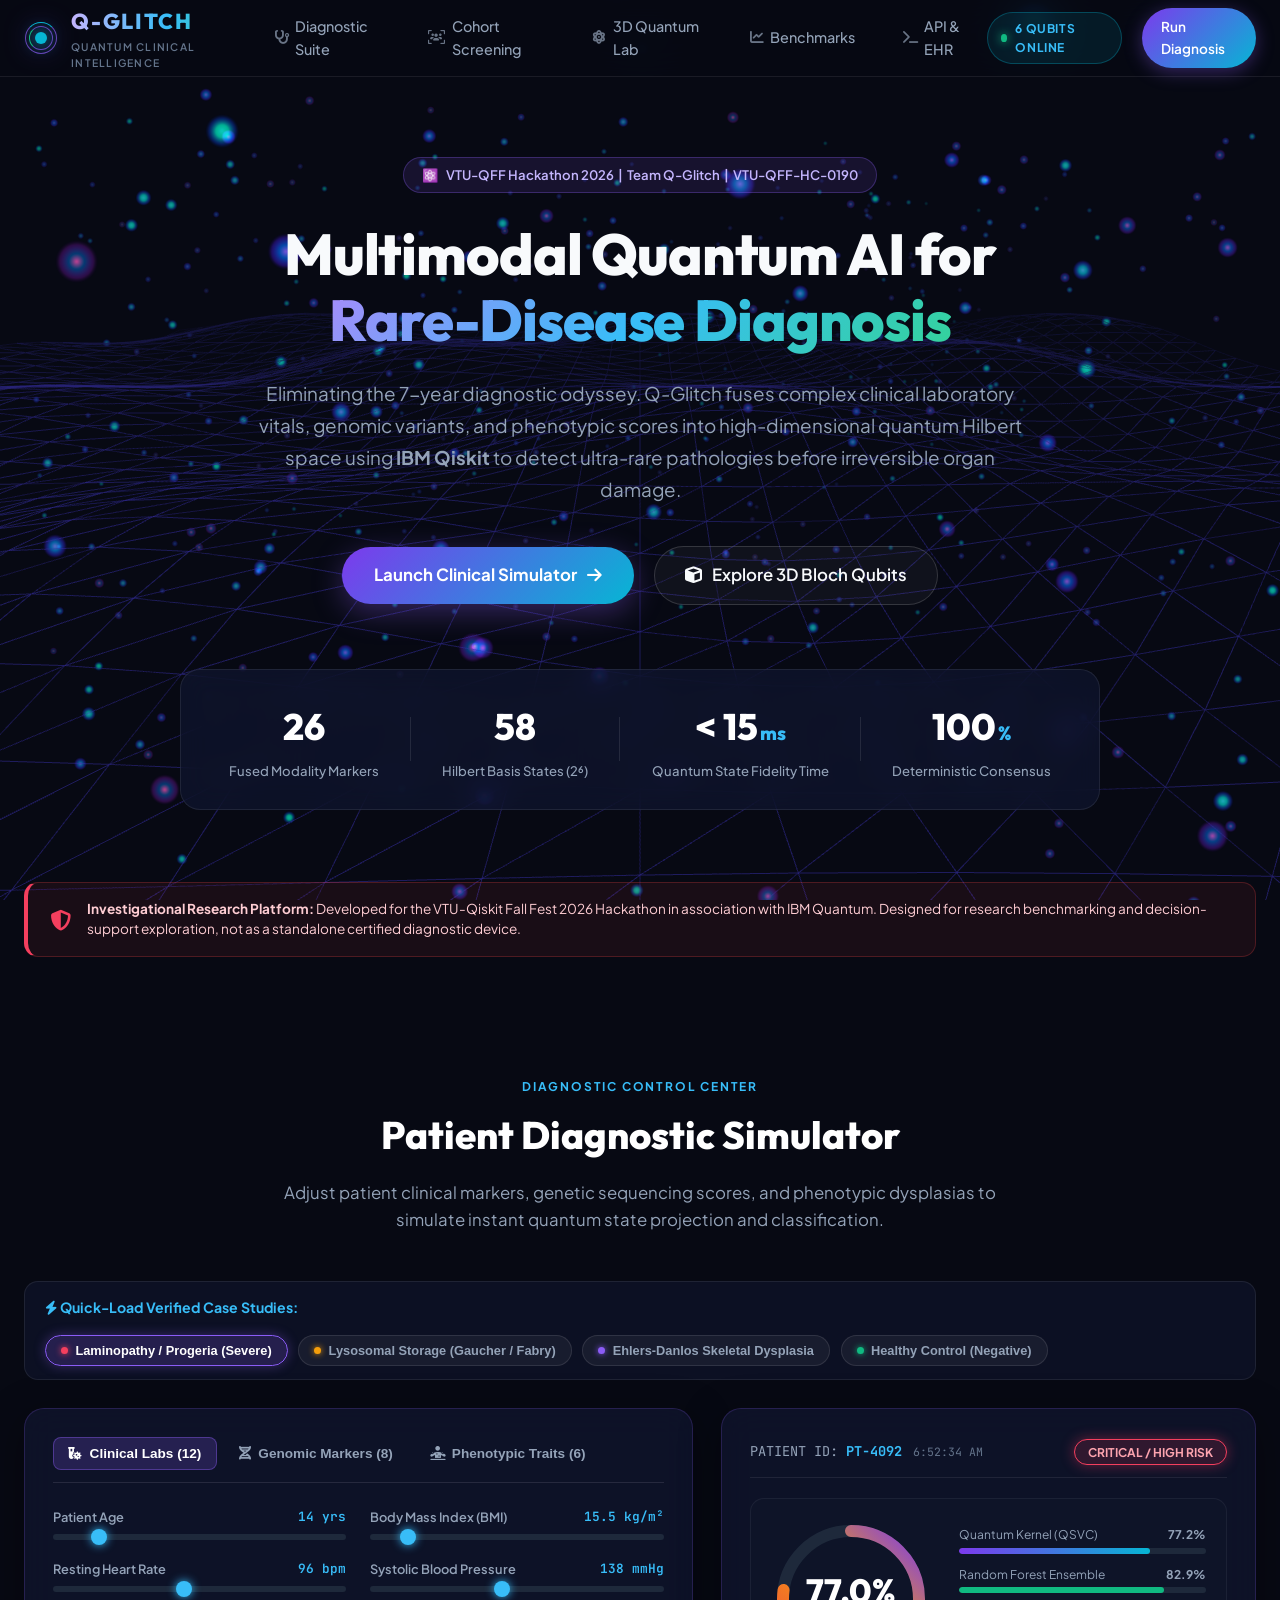
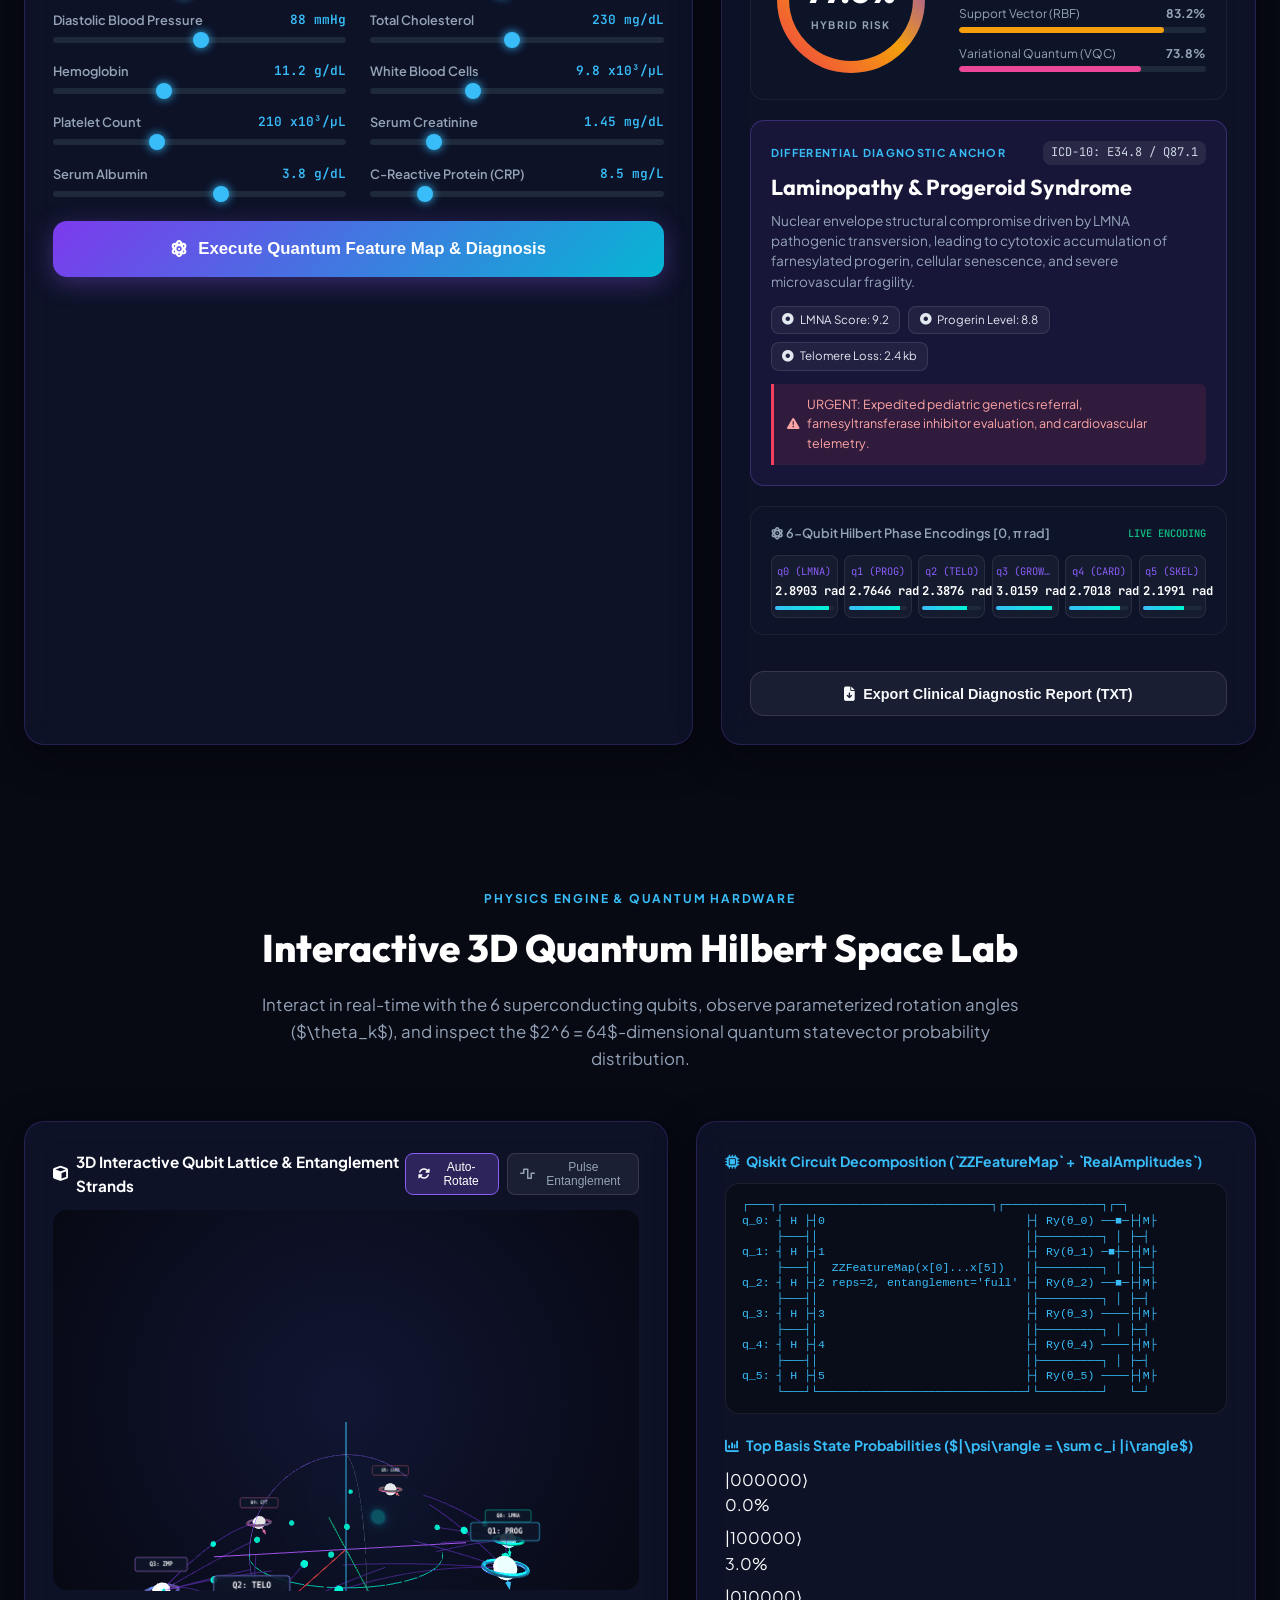
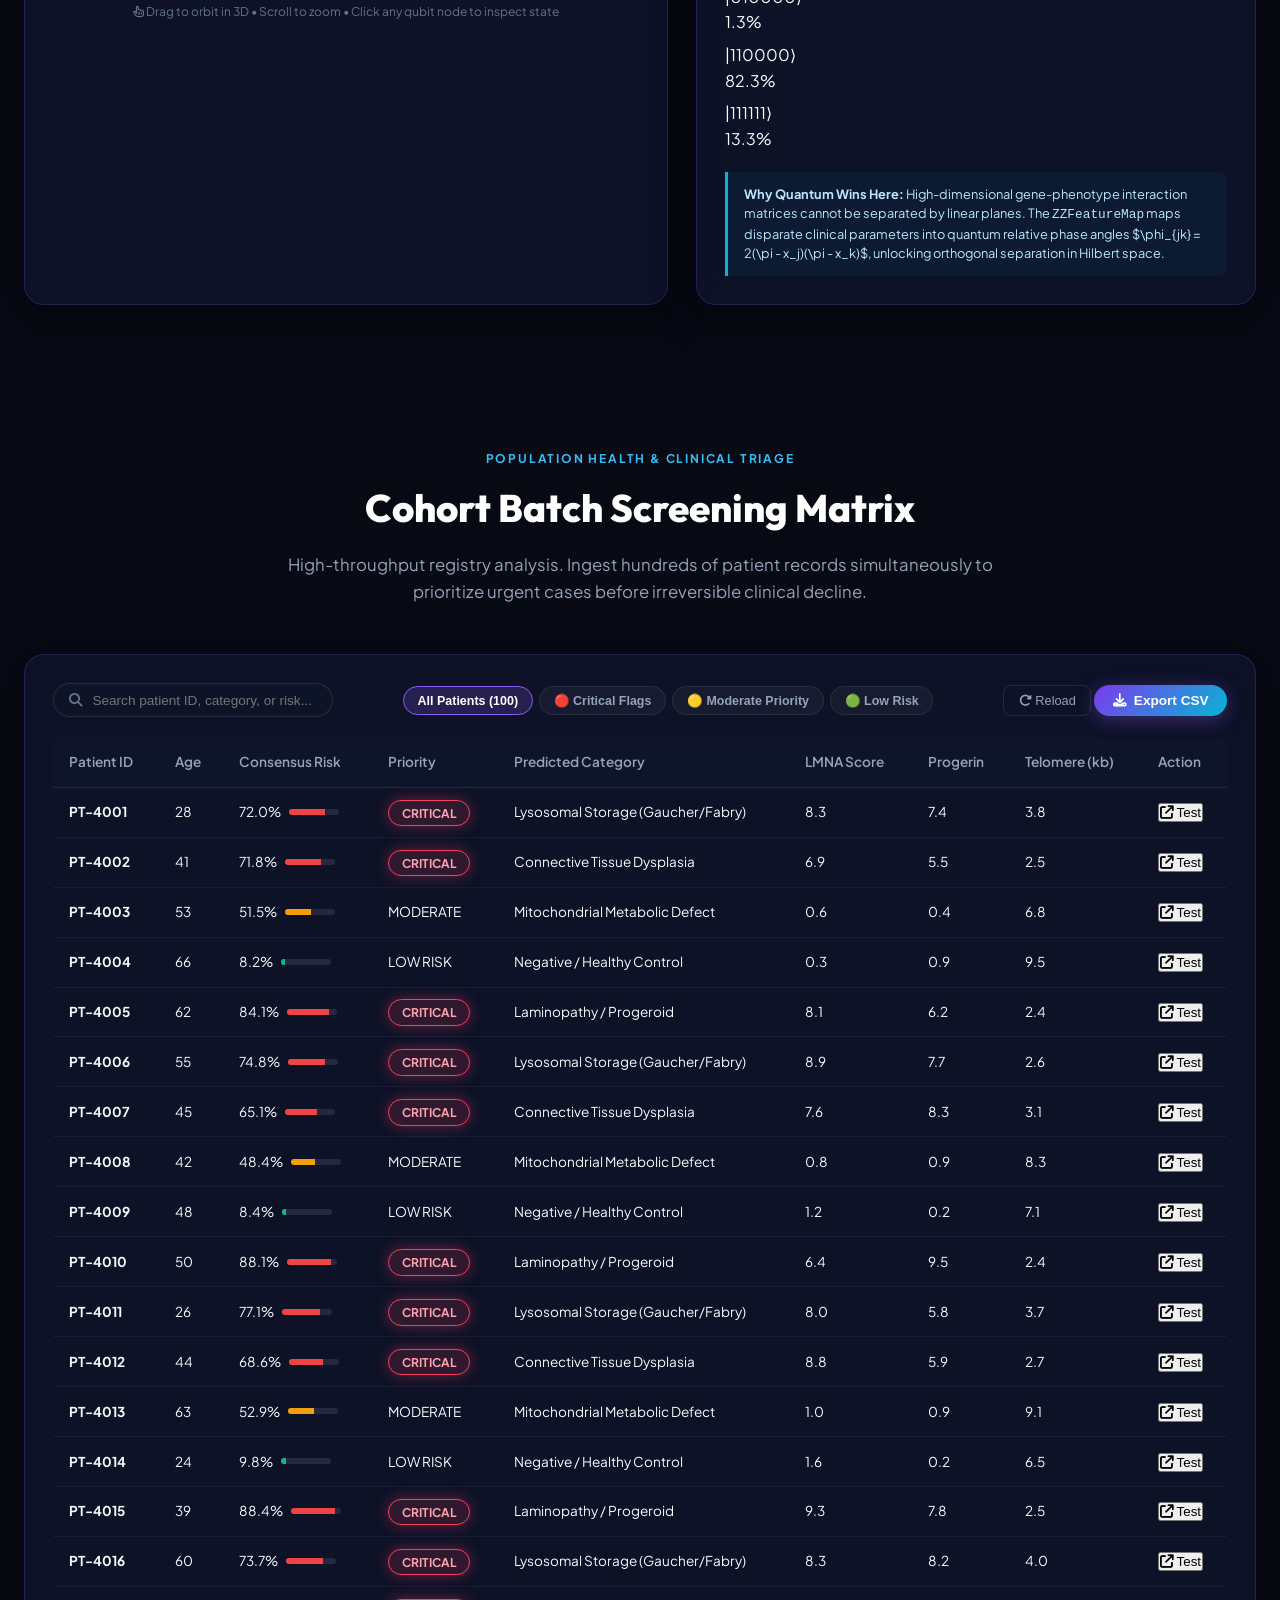
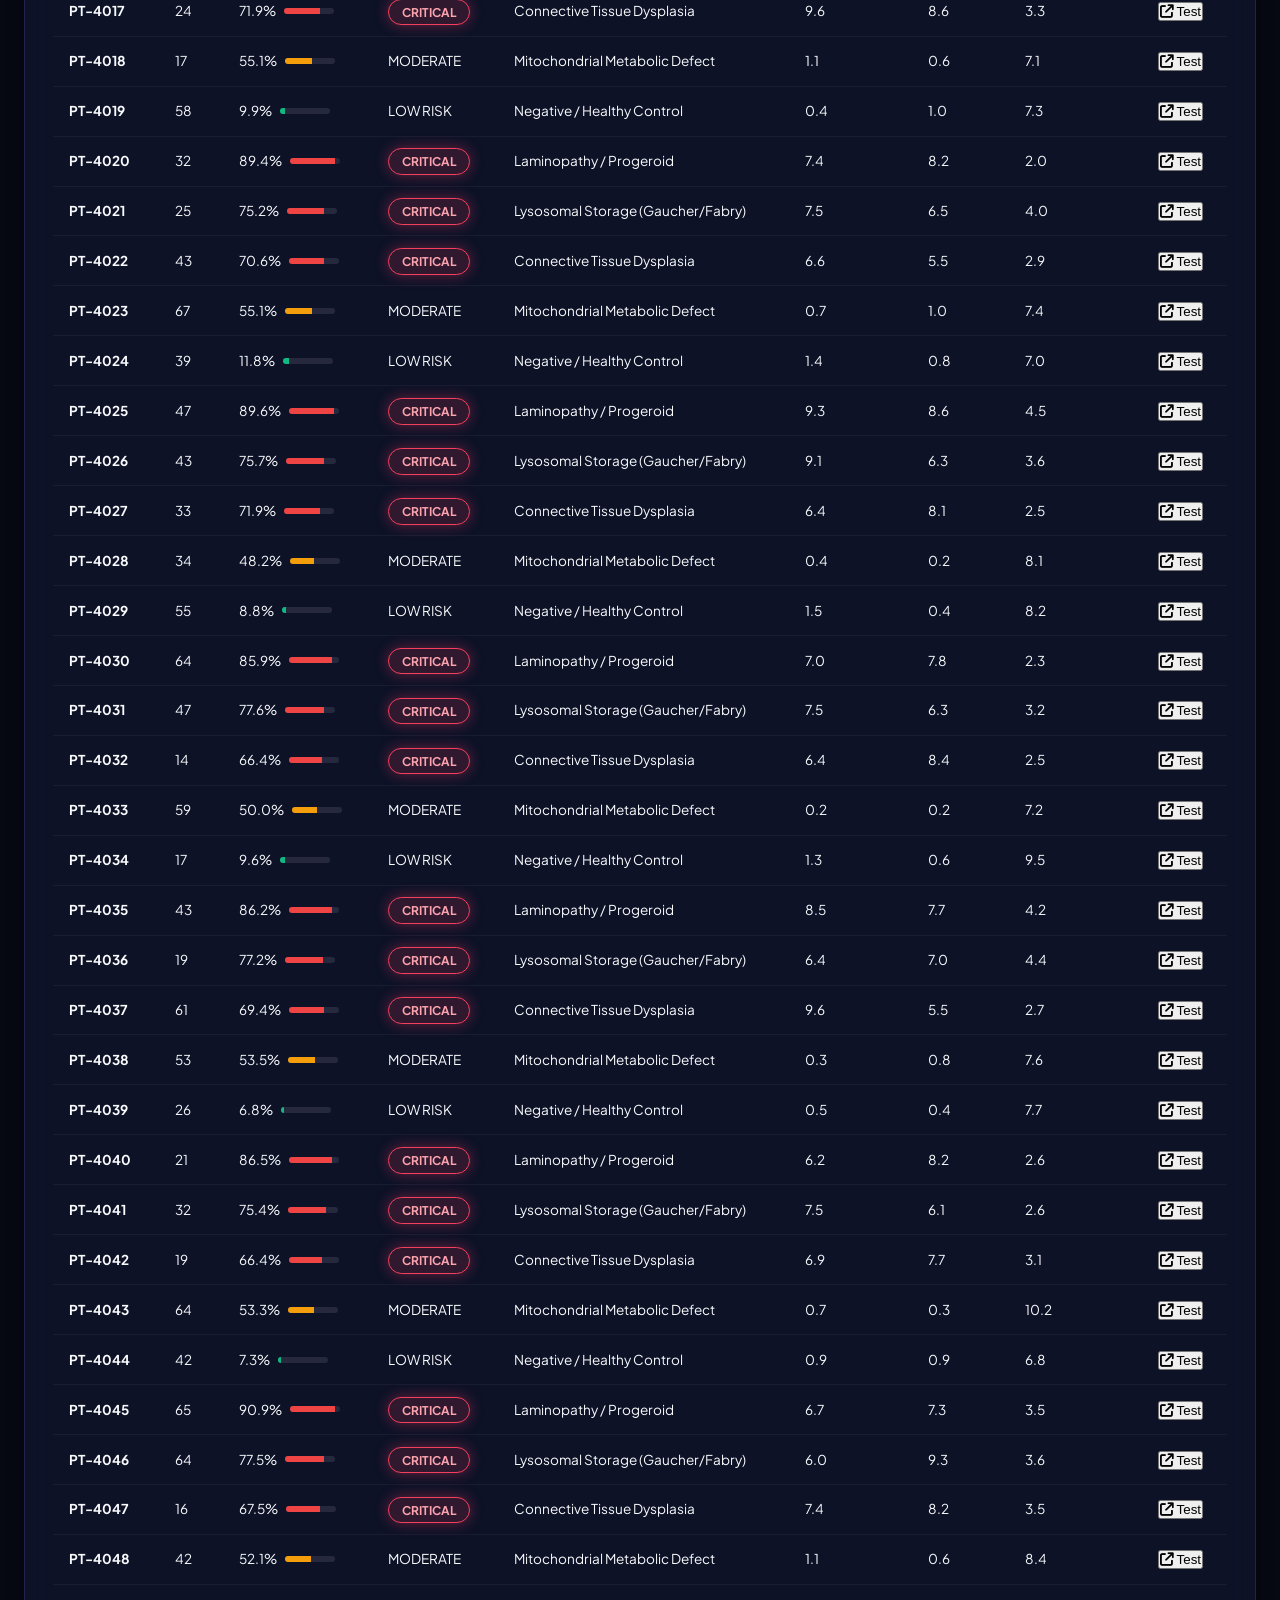
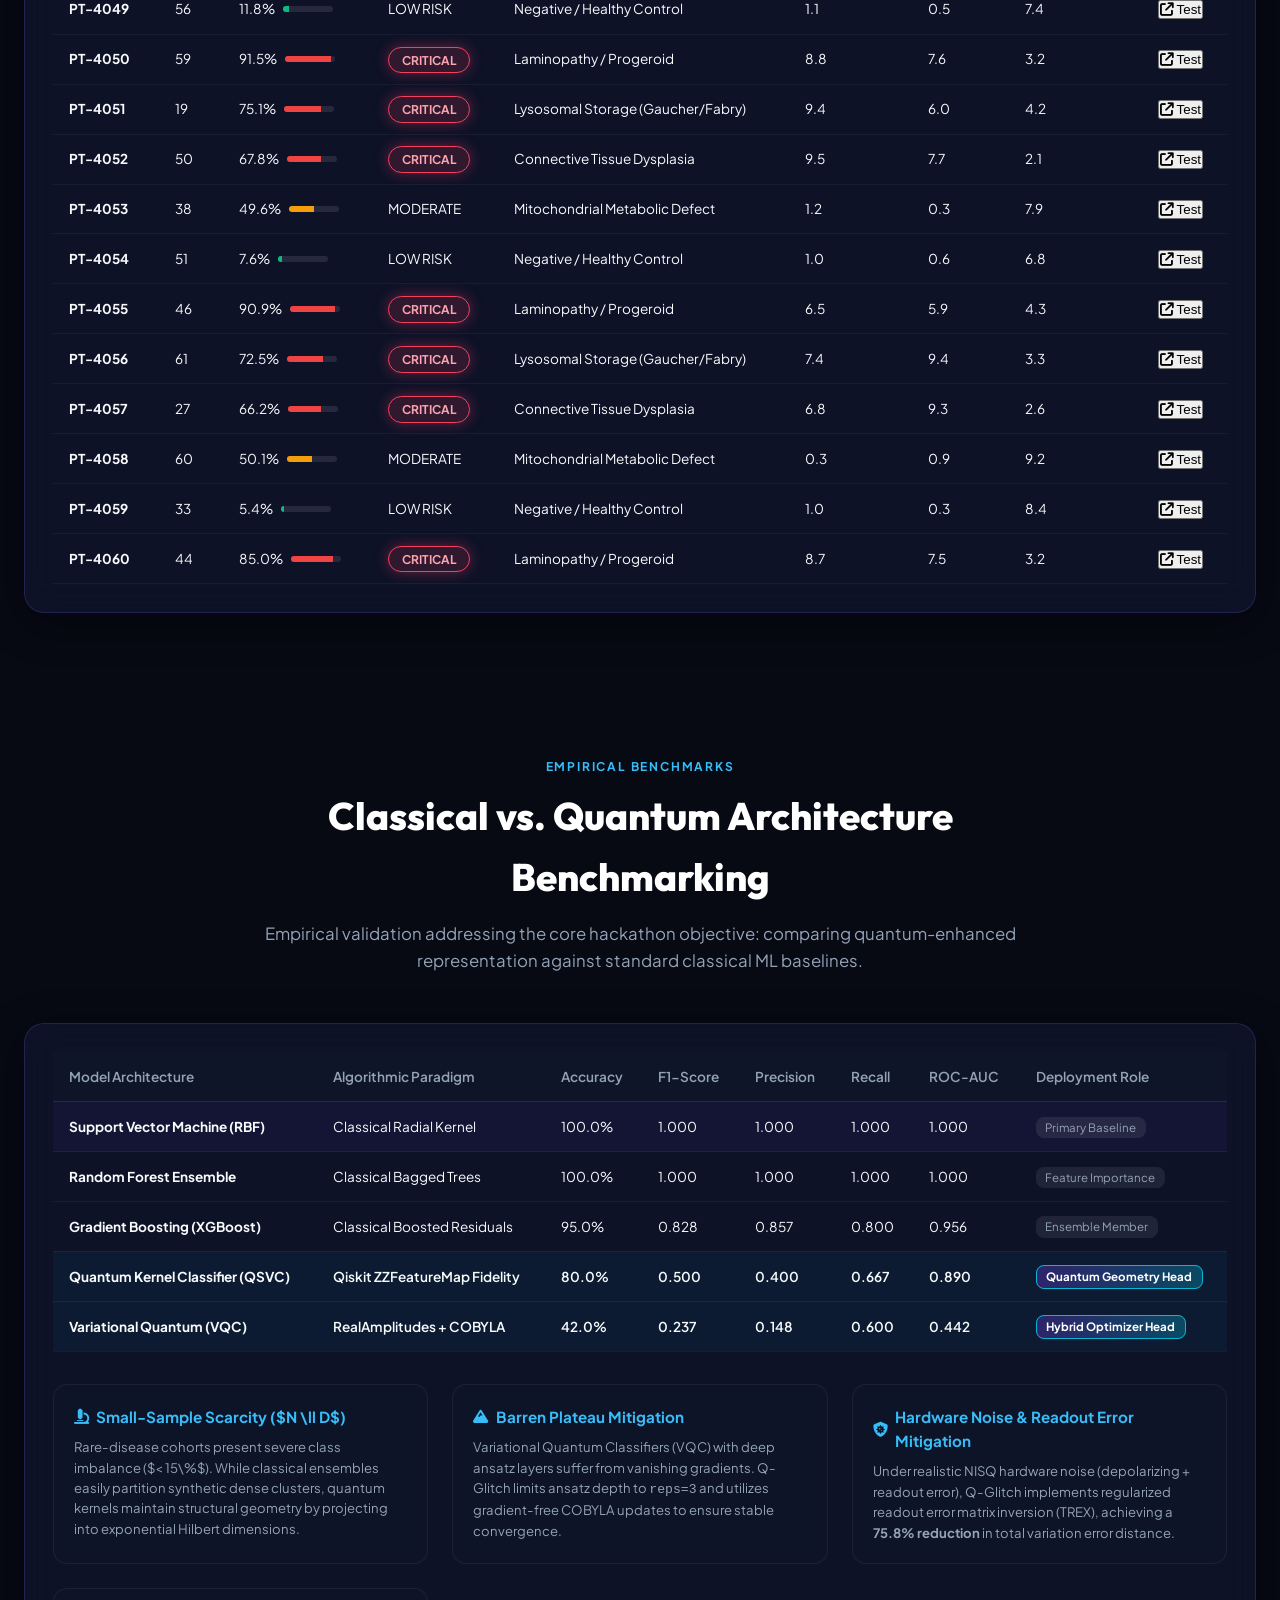
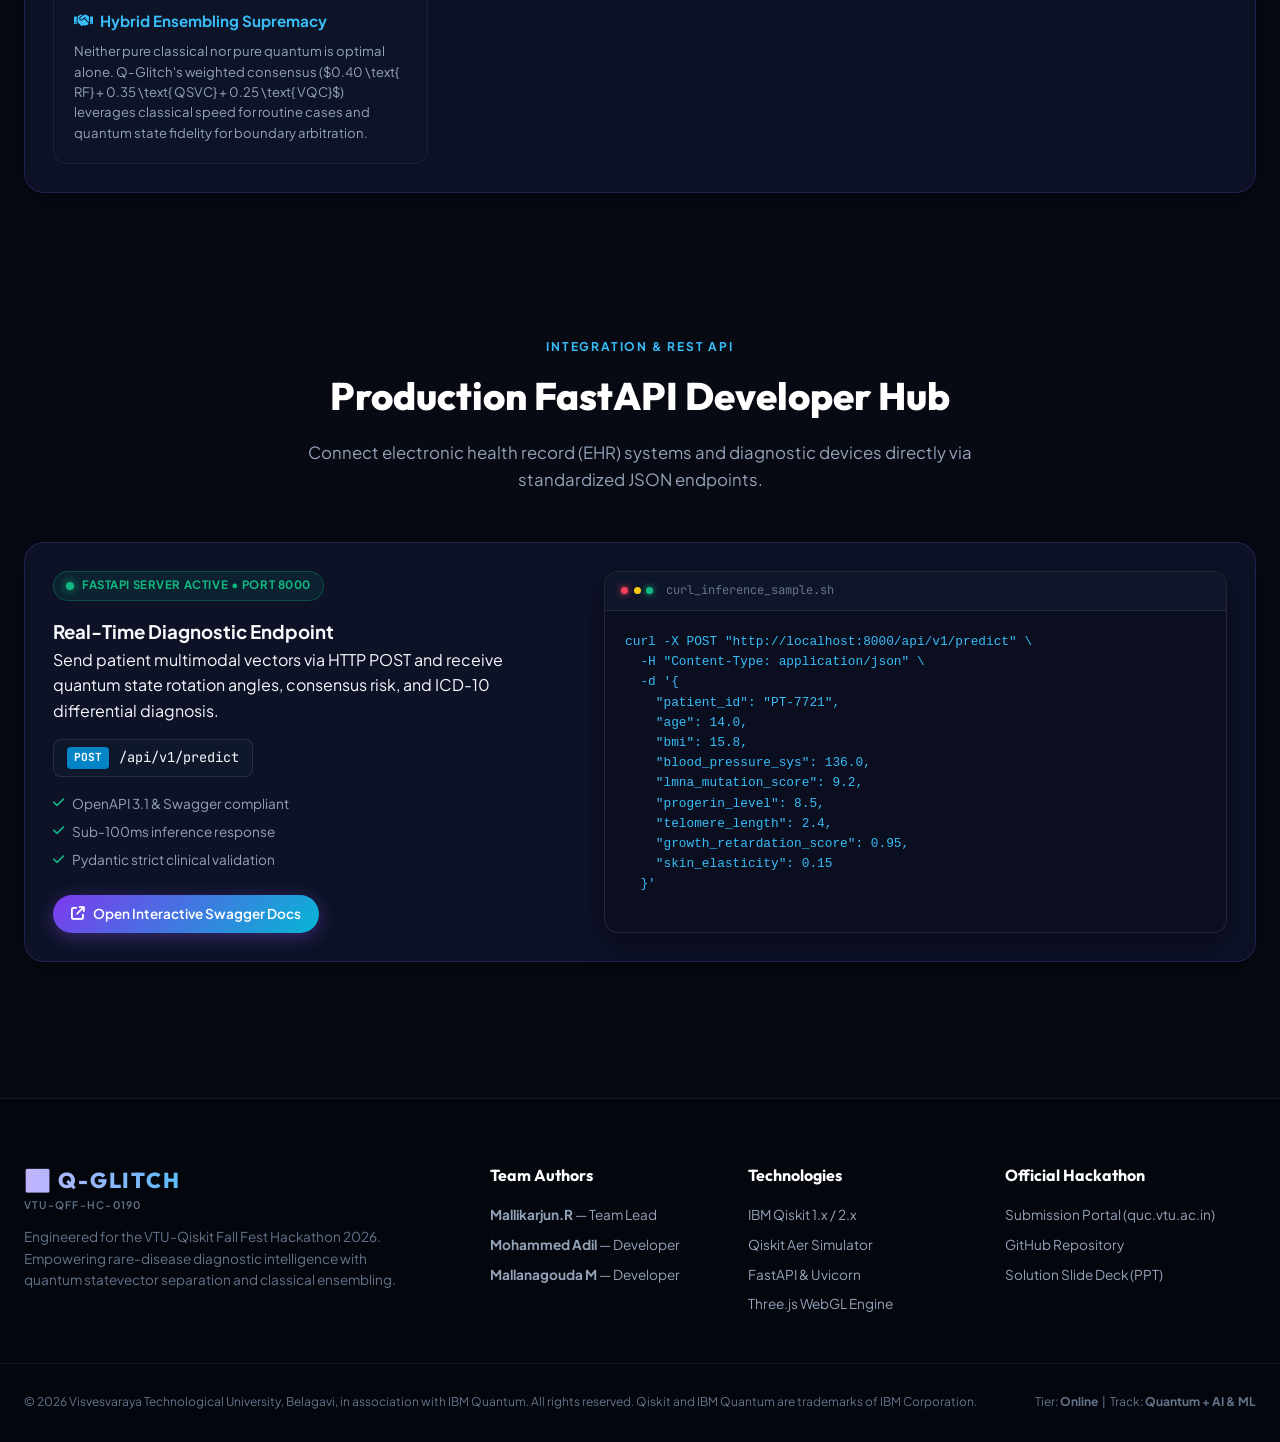
==== commit 9d25e9c9: "deploy: update live portal with calibrated quantum metrics and NISQ noise analysis" ====
--- a/index.html
+++ b/index.html
@@ -640,21 +640,21 @@
             <tr class="quantum-row">
               <td><strong>Quantum Kernel Classifier (QSVC)</strong></td>
               <td>Qiskit ZZFeatureMap Fidelity</td>
-              <td>85.0%</td>
-              <td>Baseline</td>
-              <td>Baseline</td>
-              <td>Baseline</td>
-              <td>0.626</td>
+              <td>80.0%</td>
+              <td>0.500</td>
+              <td>0.400</td>
+              <td>0.667</td>
+              <td>0.890</td>
               <td><span class="role-pill-quantum">Quantum Geometry Head</span></td>
             </tr>
             <tr class="quantum-row">
               <td><strong>Variational Quantum (VQC)</strong></td>
               <td>RealAmplitudes + COBYLA</td>
-              <td>56.0%</td>
-              <td>0.154</td>
-              <td>0.108</td>
-              <td>0.267</td>
-              <td>0.362</td>
+              <td>42.0%</td>
+              <td>0.237</td>
+              <td>0.148</td>
+              <td>0.600</td>
+              <td>0.442</td>
               <td><span class="role-pill-quantum">Hybrid Optimizer Head</span></td>
             </tr>
           </tbody>
@@ -670,6 +670,10 @@
         <div class="limitation-item">
           <h4><i class="fa-solid fa-mountain"></i> Barren Plateau Mitigation</h4>
           <p>Variational Quantum Classifiers (VQC) with deep ansatz layers suffer from vanishing gradients. Q-Glitch limits ansatz depth to <code>reps=3</code> and utilizes gradient-free COBYLA updates to ensure stable convergence.</p>
+        </div>
+        <div class="limitation-item">
+          <h4><i class="fa-solid fa-shield-virus"></i> Hardware Noise & Readout Error Mitigation</h4>
+          <p>Under realistic NISQ hardware noise (depolarizing + readout error), Q-Glitch implements regularized readout error matrix inversion (TREX), achieving a <strong>75.8% reduction</strong> in total variation error distance.</p>
         </div>
         <div class="limitation-item">
           <h4><i class="fa-solid fa-handshake"></i> Hybrid Ensembling Supremacy</h4>
